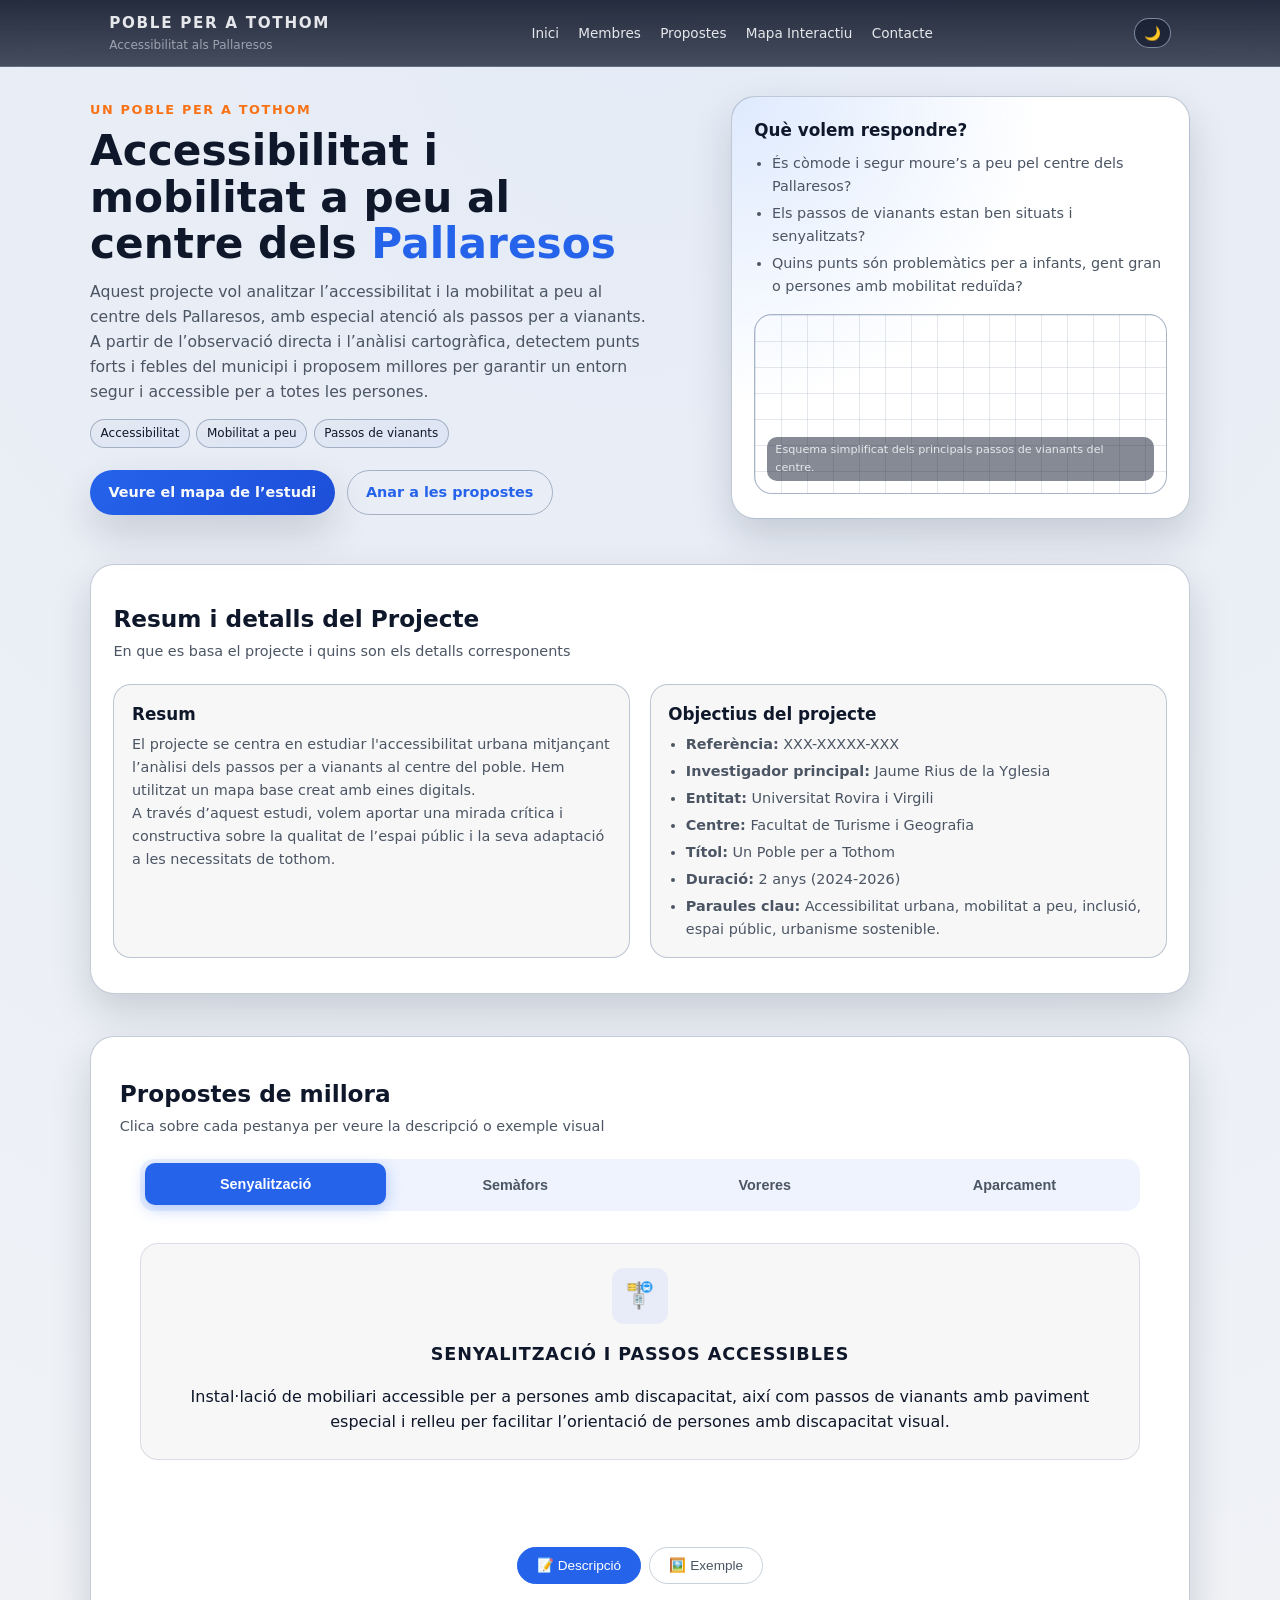
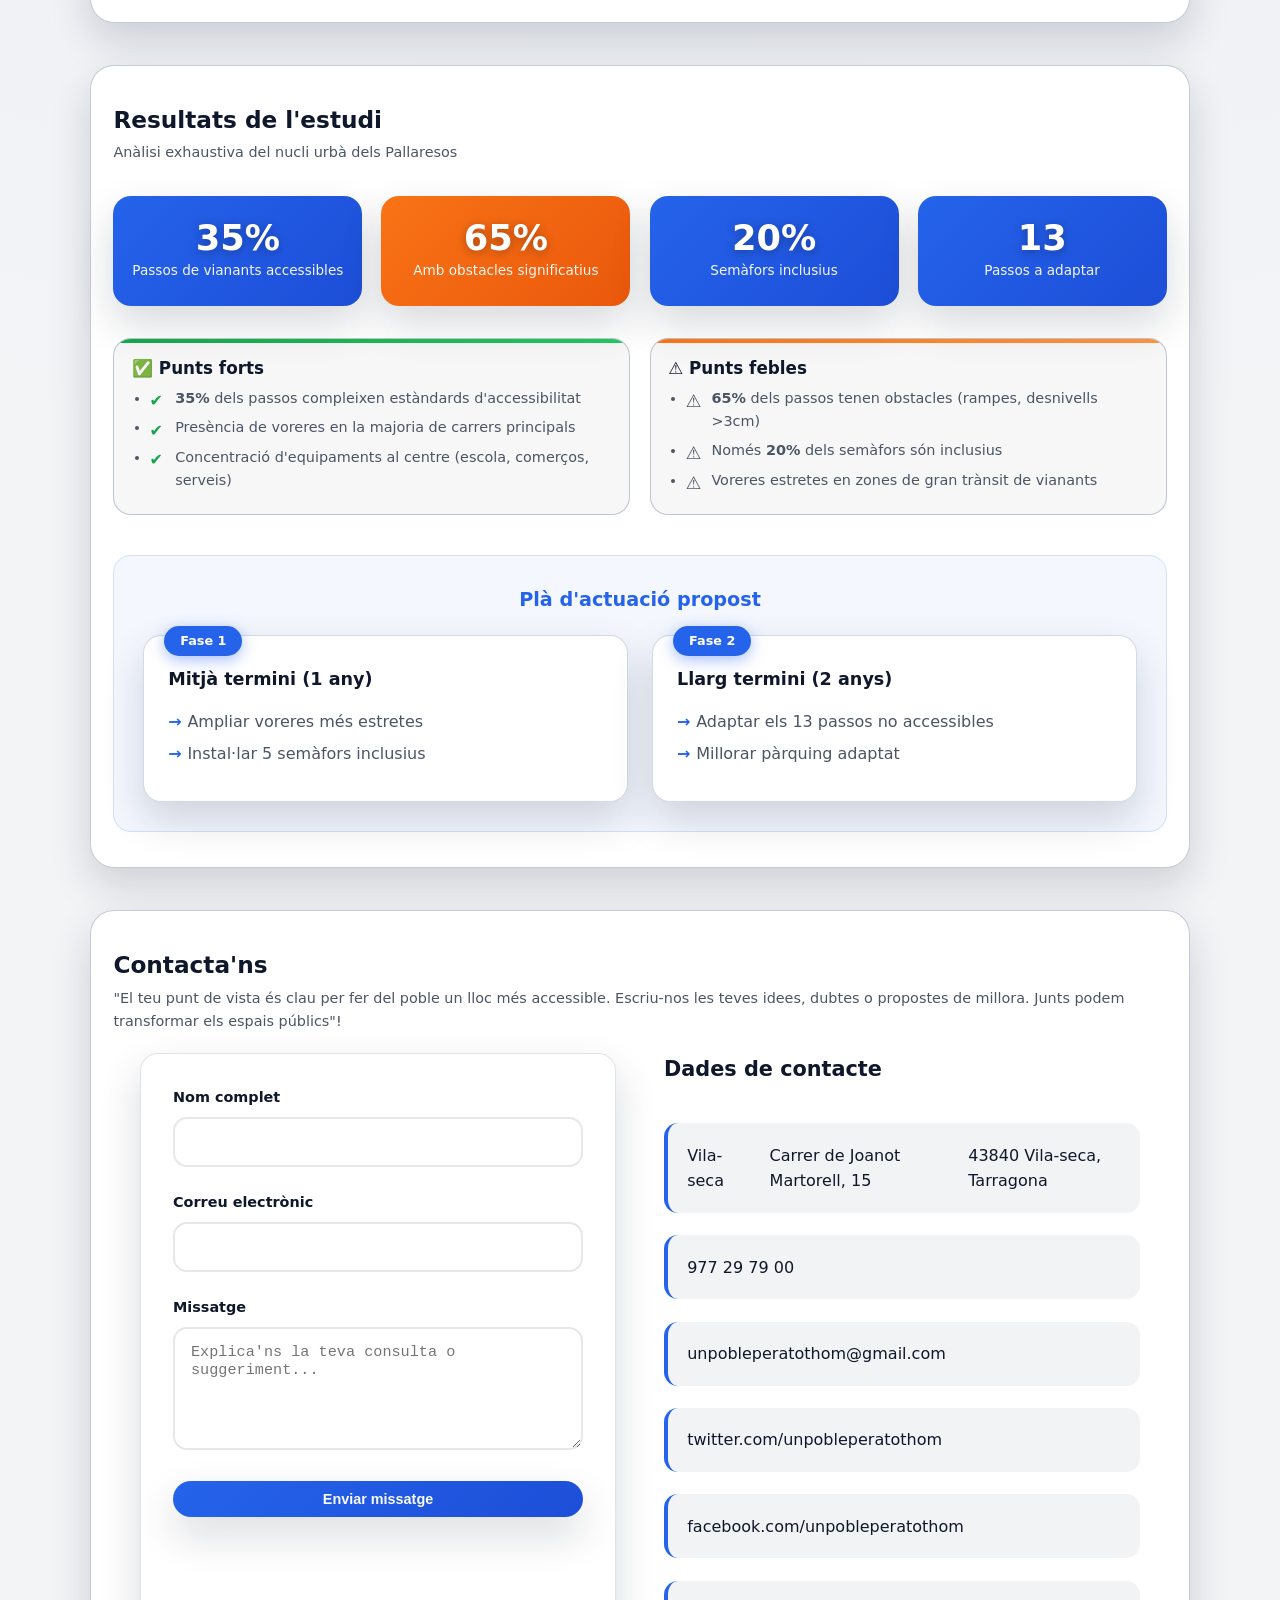
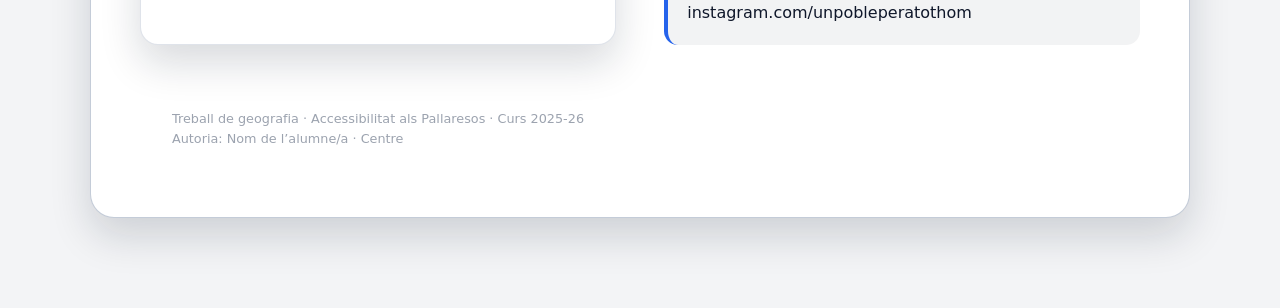
==== index.html @ 543312eb "Primer versio de la web" ====
<!DOCTYPE html>
<html lang="ca">
<head>
  <meta charset="UTF-8">
  <title>Poble per a tothom · Accessibilitat als Pallaresos</title>
  <meta name="viewport" content="width=device-width, initial-scale=1">
  <meta name="description"
        content="Projecte de geografia sobre l’accessibilitat i la mobilitat a peu al centre dels Pallaresos, amb especial atenció als passos de vianants.">
  <link rel="stylesheet" href="estils.css">
</head>
<body>
  <header class="topbar">
    <nav class="navbar">
      <div class="nav-brand">
        <span>Poble per a tothom</span>
        <small>Accessibilitat als Pallaresos</small>
      </div>
      <ul class="nav-links">
        <li><a href="index.html">Inici</a></li>
        <li><a href="membres.html">Membres</a></li>
        <li><a href="#propostes">Propostes</a></li>
        <li><a href="mapa_interactiu.html">Mapa Interactiu</a></li>
        <li><a href="#contacte">Contacte</a></li>
      </ul>
      <button id="themeToggle" class="nav-btn" aria-label="Canvia el tema de color">
        🌙
      </button>
    </nav>
  </header>

  <main>
    <section class="hero" aria-labelledby="titol-principal">
      <div class="hero-text">
        <p class="hero-kicker">Un poble per a tothom</p>
        <h1 id="titol-principal">
          Accessibilitat i mobilitat a peu al centre dels <span>Pallaresos</span>
        </h1>
        <p class="hero-desc">
          Aquest projecte vol analitzar l’accessibilitat i la mobilitat a peu al centre dels
          Pallaresos, amb especial atenció als passos per a vianants. A partir de l’observació
          directa i l’anàlisi cartogràfica, detectem punts forts i febles del municipi i
          proposem millores per garantir un entorn segur i accessible per a totes les persones.
        </p>
        <div class="hero-tags">
          <span class="tag">Accessibilitat</span>
          <span class="tag">Mobilitat a peu</span>
          <span class="tag">Passos de vianants</span>
        </div>
        <div class="hero-cta">
          <a href="#mapa" class="btn btn-primary">Veure el mapa de l’estudi</a>
          <a href="#propostes" class="btn btn-ghost">Anar a les propostes</a>
        </div>
      </div>

      <aside class="hero-card" aria-label="Resum de l’estudi">
        <h2>Què volem respondre?</h2>
        <ul>
          <li>És còmode i segur moure’s a peu pel centre dels Pallaresos?</li>
          <li>Els passos de vianants estan ben situats i senyalitzats?</li>
          <li>Quins punts són problemàtics per a infants, gent gran o persones amb mobilitat reduïda?</li>
        </ul>
        <div class="hero-map">
          
          <p class="hero-map-caption">
            Esquema simplificat dels principals passos de vianants del centre.
          </p>
        </div>
      </aside>
    </section>

    <!-- detallets del proj -->
    <section id="context" class="section">
      <header class="section-header">
        <h2>Resum i detalls del Projecte</h2>
        <p>En que es basa el projecte i quins son els detalls corresponents</p>
      </header>
      <div class="section-grid">
        <article class="card">
          <h3>Resum</h3>
          <p>
            El projecte se centra en estudiar l'accessibilitat urbana mitjançant l’anàlisi dels passos per a vianants al centre del poble. 
            Hem utilitzat un mapa base creat amb eines digitals.
        </p> 
            <p>A través d’aquest estudi, volem aportar una mirada crítica i constructiva sobre la qualitat de l’espai públic i la seva adaptació a les necessitats de tothom.</p>
       
          
        </article>
        <article class="card">
          <h3>Objectius del projecte</h3>
          <ul>
        <li><strong>Referència:</strong> XXX-XXXXX-XXX</li>
        <li><strong>Investigador principal:</strong> Jaume Rius de la Yglesia</li>
        <li><strong>Entitat:</strong> Universitat Rovira i Virgili</li>
        <li><strong>Centre:</strong> Facultat de Turisme i Geografia</li>
        <li><strong>Títol:</strong> Un Poble per a Tothom</li>
        <li><strong>Duració:</strong> 2 anys (2024-2026)</li>
        <li><strong>Paraules clau:</strong> Accessibilitat urbana, mobilitat a peu, inclusió, espai públic, urbanisme sostenible.</li>
          </ul>
        </article>
      </div>
    </section>

    <!-- millores -->
   <section id="propostes" class="section proposals-tabs">
  <header class="section-header">
    <h2>Propostes de millora</h2>
    <p>Clica sobre cada pestanya per veure la descripció o exemple visual</p>
  </header>

  <div class="tabs-container">
    <!-- PESTANYES -->
    <div class="tabs-nav">
      <button class="tab-btn active" data-tab="senyalitzacio">Senyalització</button>
      <button class="tab-btn" data-tab="semafor">Semàfors</button>
      <button class="tab-btn" data-tab="voreres">Voreres</button>
      <button class="tab-btn" data-tab="aparcament">Aparcament</button>
    </div>

    <!-- CONTINGUT PESTANYES -->
    <div class="tabs-content">
      <!-- PESTANYA 1 -->
      <div class="tab-panel active" id="senyalitzacio">
        <div class="tab-view active" data-view="text">
          <div class="proposal-icon"><span>🚏</span></div>
          <h3>SENYALITZACIÓ I PASSOS ACCESSIBLES</h3>
          <p>Instal·lació de mobiliari accessible per a persones amb discapacitat, així com passos de vianants amb paviment especial i relleu per facilitar l’orientació de persones amb discapacitat visual.</p>
        </div>
        <div class="tab-view" data-view="image">
          <img src="img/mv.png" alt="Exemple de pas de vianants accessible">
          <p class="image-caption">Exemple de paviment podotàctil accessible</p>
        </div>
      </div>

      <!-- PESTANYA 2 -->
      <div class="tab-panel" id="semafor">
        <div class="tab-view active" data-view="text">
          <div class="proposal-icon"><span>🚦</span></div>
          <h3>SEMÀFORS INTEL·LIGENTS</h3>
          <p>Instal·lació de semàfors amb sensors de moviment que ampliïn automàticament el temps de pas per a persones grans o amb mobilitat reduïda. Incorporació de senyals audibles amb volum regulable i vibració per facilitar el creuament a persones amb discapacitat auditiva.</p>
        </div>
        <div class="tab-view" data-view="image">
          <img src="img/semafors.png" alt="Semàfor inclusiu amb sensors">
          <p class="image-caption">Semàfor amb sensors de moviment</p>
        </div>
      </div>

      <!-- PESTANYA 3 -->
      <div class="tab-panel" id="voreres">
        <div class="tab-view active" data-view="text">
          <div class="proposal-icon"><span>🚶</span></div>
          <h3>AMPLIACIÓ DE VORERES</h3>
          <p>En alguns trams, les voreres són massa estretes o tenen obstacles. Proposem ampliar-les i eliminar-ne els elements innecessaris per garantir un pas segur i còmode per a tothom, especialment persones amb mobilitat reduïda i infants.</p>
        </div>
        <div class="tab-view" data-view="image">
          <img src="img/vorerapng.png" alt="Vorera ampliada sense obstacles">
          <p class="image-caption">Vorera ampliada i lliure d'obstacles</p>
        </div>
      </div>

      <!-- PESTANYA 4 -->
      <div class="tab-panel" id="aparcament">
        <div class="tab-view active" data-view="text">
          <div class="proposal-icon"><span>P</span></div>
          <h3>APARCAMENTS ADAPTATS</h3>
          <p>Places ampliades per a persones amb discapacitat prop dels equipaments principals.</p>
        </div>
        <div class="tab-view" data-view="image">
          <img src="img/mv aparcament.png" alt="Aparcament adaptat">
          <p class="image-caption">Places d’aparcament ampliades per a vehicles, bicicletes adaptades i patinets elèctrics, amb punts de càrrega i suports estabilitzadors. També es preveu la instal·lació d'il·luminació intel·ligent amb sensors de moviment per millorar la seguretat nocturna, aixi com una opció de reserva via app per garantir accessibilitat prioritària.</p>
        </div>
      </div>
    </div>

    <!-- BOTONS CANVI VISTA -->
    <div class="tab-toggle">
      <button class="toggle-btn active" data-view="text">📝 Descripció</button>
      <button class="toggle-btn" data-view="image">🖼️ Exemple</button>
    </div>
  </div>
</section>
    <!-- resultats i etc -->
<section id="analisi" class="section">
  <header class="section-header">
    <h2>Resultats de l'estudi</h2>
    <p>Anàlisi exhaustiva del nucli urbà dels Pallaresos</p>
  </header>

  <div class="stats-grid">
    <div class="stat-card">
      <div class="stat-number">35%</div>
      <p>Passos de vianants accessibles</p>
    </div>
    <div class="stat-card warn">
      <div class="stat-number">65%</div>
      <p>Amb obstacles significatius</p>
    </div>
    <div class="stat-card">
      <div class="stat-number">20%</div>
      <p>Semàfors inclusius</p>
    </div>
    <div class="stat-card">
      <div class="stat-number">13</div>
      <p>Passos a adaptar</p>
    </div>
  </div>

  <div class="section-grid">
    <!-- forts -->
    <article class="card highlight">
      <h3>✅ Punts forts</h3>
      <ul class="check-list">
        <li><strong>35%</strong> dels passos compleixen estàndards d'accessibilitat</li>
        <li>Presència de voreres en la majoria de carrers principals</li>
        <li>Concentració d'equipaments al centre (escola, comerços, serveis)</li>
      </ul>
    </article>

    <!-- febl -->
    <article class="card warn highlight">
      <h3>⚠️ Punts febles</h3>
      <ul class="warn-list">
        <li><strong>65%</strong> dels passos tenen obstacles (rampes, desnivells >3cm)</li>
        <li>Només <strong>20%</strong> dels semàfors són inclusius</li>
        <li>Voreres estretes en zones de gran trànsit de vianants</li>
      </ul>
    </article>
  </div>

  <div class="proposal-phases">
    <h3>Plà d'actuació propost</h3>
    <div class="phase-grid">
      <div class="phase-card">
        <div class="phase-badge">Fase 1</div>
        <h4>Mitjà termini (1 any)</h4>
        <ul>
          <li>Ampliar voreres més estretes</li>
          <li>Instal·lar 5 semàfors inclusius</li>
        </ul>
      </div>
      <div class="phase-card">
        <div class="phase-badge">Fase 2</div>
        <h4>Llarg termini (2 anys)</h4>
        <ul>
          <li>Adaptar els 13 passos no accessibles</li>
          <li>Millorar pàrquing adaptat</li>
        </ul>
      </div>
    </div>
  </div>
</section>
</section>
<section id="contacte" class="section">
  <header class="section-header">
    <h2>Contacta'ns</h2>
    <p>"El teu punt de vista és clau per fer del poble un lloc més accessible. Escriu-nos les teves idees, dubtes o propostes de millora. Junts podem transformar els espais públics"!</p>
  </header>      
 <div class="contact-container">
    <!-- form-->
    <form class="contact-form" id="contactForm">
      <div class="form-group">
        <label for="nom">Nom complet</label>
        <input type="text" id="nom" name="nom" required>
      </div>
      
      <div class="form-group">
        <label for="email">Correu electrònic</label>
        <input type="email" id="email" name="email" required>
      </div>
      
      <div class="form-group">
        <label for="missatge">Missatge</label>
        <textarea id="missatge" name="missatge" rows="5" required 
          placeholder="Explica'ns la teva consulta o suggeriment..."></textarea>
      </div>
      
      <button type="submit" class="btn btn-primary full-width">
        Enviar missatge
      </button>
    </form>

      <!-- dades -->
<div class="contact-info">
  <h3>Dades de contacte</h3>
    <ul class="contact-list">
    <li class="contact-item icon solid fa-home">
      Vila-seca<br />
      Carrer de Joanot Martorell, 15<br />
      43840 Vila-seca, Tarragona
    </li>
    <li class="contact-item icon solid fa-phone">977 29 79 00</li>
    <li class="contact-item icon solid fa-envelope">
      <a href="mailto:unpobleperatothom@gmail.com">unpobleperatothom@gmail.com</a>
    </li>
    <li class="contact-item icon brands fa-twitter">
      <a href="https://twitter.com/unpobleperatothom" target="_blank">twitter.com/unpobleperatothom</a>
    </li>
    <li class="contact-item icon brands fa-facebook-f">
      <a href="https://facebook.com/unpobleperatothom" target="_blank">facebook.com/unpobleperatothom</a>
    </li>
    <li class="contact-item icon brands fa-instagram"data-hover-img="img/insta.jpg">
      <a href="https://instagram.com/unpobleperatothom" target="_blank">instagram.com/unpobleperatothom</a>
    </li>
  </ul>
</div>

  <footer class="footer">
    <p>Treball de geografia · Accessibilitat als Pallaresos · Curs 2025‑26</p>
    <p>Autoria: Nom de l’alumne/a · Centre</p>
  </footer>

  <script src="script.js"></script>
</body>
</html>
---- estils.css ----
/* ---------- RESET ---------- */
*,
*::before,
*::after {
  box-sizing: border-box;
  margin: 0;
  padding: 0;
}

html {
  scroll-behavior: smooth;
}

body {
  font-family: system-ui, -apple-system, BlinkMacSystemFont, "Segoe UI", sans-serif;
  line-height: 1.6;
  color: var(--text-main);
  background: radial-gradient(circle at top, rgba(59, 130, 246, 0.08), transparent 60%),
              var(--bg-main);
}

/* ---------- VARIABLES DE TEMA ---------- */
:root {
  --bg-main: #f3f4f6;
  --bg-card: #ffffff;
  --bg-alt: #e5e7eb;

  --text-main: #0f172a;
  --text-soft: #4b5563;

  --primary: #2563eb;
  --primary-soft: rgba(37, 99, 235, 0.08);
  --accent: #f97316;

  --border-soft: #e5e7eb;
  --shadow-soft: 0 18px 40px rgba(15, 23, 42, 0.16);

  --radius-lg: 18px;
  --radius-md: 14px;
  --radius-pill: 999px;
  /* Colores reutilizables para evitar repeticiones */
  --muted: rgba(148, 163, 184, 0.6);
  --muted-strong: rgba(148, 163, 184, 0.8);
  --muted-soft: rgba(148, 163, 184, 0.55);
}

/* mood dark pel js*/
body.dark {
  --bg-main: #020617;
  --bg-card: #020617;
  --bg-alt: #020617;

  --text-main: #e5e7eb;
  --text-soft: #9ca3af;

  --primary: #3b82f6;
  --primary-soft: rgba(59, 130, 246, 0.2);
  --accent: #fb923c;

  --border-soft: #1e293b;
  --shadow-soft: 0 20px 45px rgba(15, 23, 42, 0.8);
}

/* merged into the main body rule above */

/*navegador*/
.topbar {
  position: sticky;
  top: 0;
  z-index: 40;
  backdrop-filter: blur(14px);
  background: linear-gradient(
    to bottom,
    rgba(15, 23, 42, 0.9),
    rgba(15, 23, 42, 0.75)
  );
  border-bottom: 1px solid var(--muted-soft);
}

.navbar {
  max-width: 1100px;
  margin: 0 auto;
  padding: 0.7rem 1.2rem;
  display: flex;
  align-items: center;
  justify-content: space-between;
  gap: 1rem;
  color: #e5e7eb;
}

.nav-brand {
  display: flex;
  flex-direction: column;
}

.nav-brand span {
  font-size: 0.95rem;
  text-transform: uppercase;
  letter-spacing: 0.11em;
  font-weight: 700;
}

.nav-brand small {
  font-size: 0.75rem;
  color: #9ca3af;
}

.nav-links {
  list-style: none;
  display: flex;
  gap: 1.2rem;
}

.nav-links a {
  font-size: 0.85rem;
  text-decoration: none;
  color: #e5e7eb;
  padding-bottom: 0.15rem;
  border-bottom: 2px solid transparent;
  transition: border-color 0.15s ease, color 0.15s ease;
}

.nav-links a:hover,
.nav-links a:focus {
  color: #ffffff;
  border-color: var(--accent);
}

.nav-btn {
  border-radius: 999px;
  border: 1px solid var(--muted-strong);
  background: rgba(15, 23, 42, 0.6);
  color: #e5e7eb;
  padding: 0.4rem 0.55rem;
  font-size: 0.85rem;
  cursor: pointer;
  display: inline-flex;
  align-items: center;
  justify-content: center;
}

/* context i tal*/
main {
  padding: 1.8rem 1.2rem 3rem;
}

.hero {
  max-width: 1100px;
  margin: 0 auto 2.8rem;
  display: grid;
  grid-template-columns: minmax(0, 2.1fr) minmax(0, 1.6fr);
  gap: 2.4rem;
  align-items: center;
}

.hero-text {
  max-width: 560px;
}

.hero-kicker {
  font-size: 0.8rem;
  text-transform: uppercase;
  letter-spacing: 0.13em;
  color: var(--accent);
  font-weight: 600;
  margin-bottom: 0.5rem;
}

.hero-text h1 {
  font-size: clamp(2rem, 3.3vw, 2.7rem);
  line-height: 1.1;
  margin-bottom: 0.7rem;
}

.hero-text h1 span {
  color: var(--primary);
}

.hero-desc {
  font-size: 0.98rem;
  color: var(--text-soft);
}

.hero-tags {
  margin-top: 0.9rem;
  display: flex;
  flex-wrap: wrap;
  gap: 0.4rem;
}

.tag {
  font-size: 0.75rem;
  padding: 0.25rem 0.6rem;
  border-radius: var(--radius-pill);
  border: 1px solid var(--muted-strong);
  background: linear-gradient(
    to bottom right,
    rgba(15, 23, 42, 0.02),
    rgba(37, 99, 235, 0.06)
  );
}

.hero-cta {
  margin-top: 1.4rem;
  display: flex;
  flex-wrap: wrap;
  gap: 0.75rem;
}

.btn {
  display: inline-flex;
  align-items: center;
  justify-content: center;
  border-radius: var(--radius-pill);
  font-size: 0.9rem;
  font-weight: 600;
  padding: 0.6rem 1.15rem;
  border: none;
  cursor: pointer;
  text-decoration: none;
  transition: transform 0.12s ease, box-shadow 0.12s ease, background 0.15s ease;
}

.btn-primary {
  background: linear-gradient(135deg, #2563eb, #1d4ed8);
  color: #f9fafb;
  box-shadow: var(--shadow-soft);
}

.btn-primary:hover {
  transform: translateY(-1px);
  box-shadow: 0 22px 50px rgba(15, 23, 42, 0.6);
}

.btn-ghost {
  background: transparent;
  color: var(--primary);
  border: 1px solid var(--muted-strong);
}

.btn-ghost:hover {
  background: rgba(15, 23, 42, 0.05);
}

/* Targeta lateral */
.hero-card {
  background: radial-gradient(circle at top left, rgba(59, 130, 246, 0.17), transparent 50%),
              var(--bg-card);
  border-radius: 24px;
  padding: 1.3rem 1.4rem 1.5rem;
  box-shadow: var(--shadow-soft);
  border: 1px solid var(--muted);
}

.hero-card h2 {
  font-size: 1.05rem;
  margin-bottom: 0.45rem;
}

.hero-card ul {
  list-style: disc;
  padding-left: 1.1rem;
  font-size: 0.9rem;
  color: var(--text-soft);
}

.hero-card li + li {
  margin-top: 0.25rem;
}

/* pseudo-mapa */
.hero-map {
  margin-top: 1rem;
  border-radius: 18px;
  border: 1px solid var(--muted-strong);
  background-image:
    linear-gradient(to right, rgba(148, 163, 184, 0.25) 1px, transparent 1px),
    linear-gradient(to bottom, rgba(148, 163, 184, 0.25) 1px, transparent 1px);
  background-size: 26px 26px;
  min-height: 180px;
  position: relative;
  overflow: hidden;
}

/* “passos de vianants” */
.crosswalk {
  position: absolute;
  width: 80px;
  height: 18px;
  background: repeating-linear-gradient(
    to right,
    #f9fafb,
    #f9fafb 6px,
    #d1d5db 6px,
    #d1d5db 10px
  );
  border-radius: var(--radius-pill);
  box-shadow: 0 2px 10px rgba(15, 23, 42, 0.35);
}

.crosswalk-one {
  top: 22%;
  left: 15%;
}

.crosswalk-two {
  top: 60%;
  right: 18%;
  transform: rotate(90deg);
}

.crosswalk-three {
  bottom: 15%;
  left: 45%;
  transform: rotate(25deg);
}

.hero-map-caption {
  position: absolute;
  inset-inline: 0.75rem;
  bottom: 0.75rem;
  font-size: 0.7rem;
  color: var(--text-soft);
  background: rgba(15, 23, 42, 0.5);
  color: #e5e7eb;
  padding: 0.25rem 0.5rem;
  border-radius: 10px;
}

/* ---------- SECCIONS GENERALS ---------- */
.section {
  max-width: 1100px;
  margin: 0 auto 2.6rem;
  padding: 2.2rem 1.4rem;
  border-radius: 24px;
  background: var(--bg-card);
  box-shadow: var(--shadow-soft);
  border: 1px solid var(--muted-soft);
}

.section.alt {
  background: radial-gradient(circle at top right, rgba(37, 99, 235, 0.1), transparent 60%),
              var(--bg-card);
}

.section-header {
  margin-bottom: 1.3rem;
}

.section-header h2 {
  font-size: 1.45rem;
  margin-bottom: 0.2rem;
}

.section-header p {
  font-size: 0.9rem;
  color: var(--text-soft);
}

.section-grid {
  display: grid;
  grid-template-columns: repeat(auto-fit, minmax(240px, 1fr));
  gap: 1.2rem;
}

/* ---------- CARDS ---------- */
.card {
  background: rgba(15, 23, 42, 0.03);
  border-radius: var(--radius-lg);
  padding: 1rem 1.1rem;
  border: 1px solid var(--muted);
}

.card h3 {
  font-size: 1.05rem;
  margin-bottom: 0.3rem;
}

.card p,
.card li {
  font-size: 0.9rem;
  color: var(--text-soft);
}

.card ul {
  list-style: disc;
  padding-left: 1.1rem;
}

.card li + li {
  margin-top: 0.25rem;
}

/*tarjas proposta*/

.proposals {
  background: var(--bg-card);
  border-radius: 24px;
  padding: 2.4rem 1.8rem;
  color: var(--text-main);
  border: 1px solid var(--muted-soft);
  box-shadow: var(--shadow-soft);
}

.proposals .section-header h2 {
  color: var(--text-main);
}

.proposals .section-header p {
  color: var(--text-soft);
}

/* 2x2: sempre dues columnes en pantalles grans */
.proposal-grid {
  margin-top: 1.6rem;
  display: grid;
  grid-template-columns: repeat(2, minmax(0, 1fr));
  gap: 1.4rem;
}

.proposal-card {
  background: rgba(15, 23, 42, 0.03);
  border-radius: var(--radius-lg);
  padding: 1.6rem 1.5rem;
  border: 1px solid var(--muted);
  box-shadow: var(--shadow-soft);
  display: flex;
  flex-direction: column;
  gap: 0.9rem;
}

body.dark .proposal-card {
  background: #020617;
  border-color: #1e293b;
}

.proposal-icon {
  width: 44px;
  height: 44px;
  border-radius: 12px;
  background: var(--primary-soft);
  display: flex;
  align-items: center;
  justify-content: center;
  color: var(--primary);
  font-size: 1.4rem;
}

.proposal-icon span {
  display: inline-block;
}

.proposal-card h3 {
  font-size: 0.9rem;
  letter-spacing: 0.09em;
  text-transform: uppercase;
  color: var(--text-main);
}

.proposal-card p {
  font-size: 0.9rem;
  line-height: 1.7;
  color: var(--text-soft);
}

@media (max-width: 720px) {
  .proposal-grid {
    grid-template-columns: 1fr;
  }
}

/*membres (amb efecte)*/
.team.expand-hover {
  background: var(--bg-card);
  border-radius: 24px;
  padding: 2.4rem 1.8rem;
  box-shadow: var(--shadow-soft);
  border: 1px solid rgba(148, 163, 184, 0.55);
  overflow: hidden;
}

.team-grid {
  margin-top: 1.6rem;
  display: grid;
  grid-template-columns: repeat(2, minmax(0, 1fr));
  gap: 1.8rem;
  perspective: 1000px;
}

.team-card {
  background: rgba(15, 23, 42, 0.03);
  border-radius: var(--radius-lg);
  padding: 1.8rem 1.5rem;
  border: 2px solid transparent;
  box-shadow: var(--shadow-soft);
  display: flex;
  flex-direction: column;
  align-items: center;
  text-align: center;
  gap: 1rem;
  transition: all 0.4s cubic-bezier(0.25, 0.46, 0.45, 0.94);
  transform: translateY(0) scale(1);
  position: relative;
  z-index: 1;
}

.team-card:hover {
  transform: translateY(-20px) scale(1.05);
  border-color: var(--primary);
  box-shadow: 0 30px 60px rgba(37, 99, 235, 0.25);
  z-index: 10;
  background: rgba(255, 255, 255, 0.95);
}

body.dark .team-card:hover {
  background: rgba(15, 23, 42, 0.95);
}

/* FOTO CENTRAL GRAN */
.team-photo {
  width: 90px;
  height: 90px;
  border-radius: 999px;
  overflow: hidden;
  border: 3px solid var(--primary-soft);
  transition: all 0.4s ease;
  margin: 0 auto;
}

.team-card:hover .team-photo {
  width: 110px;
  height: 110px;
  border-width: 4px;
  border-color: var(--primary);
  box-shadow: 0 10px 30px rgba(37, 99, 235, 0.4);
}

.team-photo img {
  width: 100%;
  height: 100%;
  object-fit: cover;
  display: block;
  transition: transform 0.4s ease;
}

.team-card:hover .team-photo img {
  transform: scale(1.1);
}

/* TEXT */
.team-card h3 {
  font-size: 1.1rem;
  font-weight: 700;
  color: var(--text-main);
  margin: 0.5rem 0 0.2rem;
  transition: color 0.3s ease;
}

.team-card:hover h3 {
  color: var(--primary);
}

.team-role {
  font-size: 0.85rem;
  text-transform: uppercase;
  letter-spacing: 0.1em;
  color: var(--primary);
  font-weight: 600;
  margin-bottom: 0.8rem;
}

.team-desc {
  font-size: 0.9rem;
  color: var(--text-soft);
  line-height: 1.6;
  opacity: 0.9;
  transition: opacity 0.3s ease;
}

.team-card:hover .team-desc {
  opacity: 1;
}

.team-card:not(:hover) {
  transition: transform 0.3s ease;
}

.team-grid:hover .team-card:not(:hover) {
  transform: scale(0.97);
}

body.dark .team-card {
  background: rgba(31, 41, 55, 0.6);
  border-color: rgba(59, 130, 246, 0.3);
}

body.dark .team-card:hover {
  background: rgba(15, 23, 42, 0.95);
  border-color: var(--primary);
}

/* RESPONSIVE */
@media (max-width: 720px) {
  .team-grid {
    grid-template-columns: 1fr;
    gap: 1.4rem;
  }
  
  .team-card:hover {
    transform: translateY(-10px) scale(1.02);
  }
}

/* map interactiu (a la espera de júli x fer-ho)*/
.map-wrapper {
  display: grid;
  grid-template-columns: minmax(0, 3fr) minmax(0, 1.2fr);
  gap: 1.2rem;
  align-items: flex-start;
}

.map-img {
  width: 100%;
  max-height: 420px;
  object-fit: cover;
  border-radius: var(--radius-lg);
  border: 1px solid var(--muted-strong);
}

.map-legend {
  background: rgba(15, 23, 42, 0.03);
  border-radius: var(--radius-md);
  padding: 0.9rem 1rem;
  border: 1px solid var(--muted);
  font-size: 0.9rem;
}

.map-legend h3 {
  margin-bottom: 0.35rem;
}

.map-legend ul {
  list-style: none;
}

.map-legend li + li {
  margin-top: 0.25rem;
}

.dot {
  display: inline-block;
  width: 10px;
  height: 10px;
  border-radius: 999px;
  margin-right: 0.4rem;
}

.dot-green {
  background: #22c55e;
}

.dot-yellow {
  background: #eab308;
}

.dot-red {
  background: #ef4444;
}

/*resultats+porcentatges+punts febles/forts*/
.stats-grid {
  display: grid;
  grid-template-columns: repeat(auto-fit, minmax(140px, 1fr));
  gap: 1.2rem;
  margin: 2rem 0;
}

.stat-card {
  background: linear-gradient(135deg, var(--primary), #1d4ed8);
  color: white;
  padding: 1.5rem 1rem;
  border-radius: var(--radius-lg);
  text-align: center;
  box-shadow: var(--shadow-soft);
}

.stat-card.warn {
  background: linear-gradient(135deg, #f97316, #ea580c);
}

.stat-number {
  font-size: 2.2rem;
  font-weight: 800;
  line-height: 1;
  margin-bottom: 0.3rem;
  text-shadow: 0 2px 10px rgba(0,0,0,0.3);
}

.stat-card p {
  font-size: 0.85rem;
  margin: 0;
  opacity: 0.95;
}

/*punts febles/forts*/
.card.highlight {
  position: relative;
  overflow: hidden;
}

.card.highlight::before {
  content: '';
  position: absolute;
  top: 0;
  left: 0;
  right: 0;
  height: 4px;
}

.card.highlight:first-child::before {
  background: linear-gradient(90deg, #16a34a, #22c55e);
}

.card.warn.highlight::before {
  background: linear-gradient(90deg, #f97316, #fb923c);
}

.check-list li, .warn-list li {
  position: relative;
  padding-left: 1.6rem;
  margin-bottom: 0.4rem;
  font-weight: 500;
}

.check-list li::before {
  content: "✔";
  position: absolute;
  left: 0;
  top: 0.1rem;
  color: #16a34a;
  font-weight: bold;
  font-size: 1rem;
}

.warn-list li::before {
  content: "⚠️";
  position: absolute;
  left: 0;
  top: 0;
  font-size: 1.1rem;
}

/* PLANES D'ACTUACIÓ */
.proposal-phases {
  margin-top: 2.5rem;
  padding: 1.8rem;
  background: rgba(37, 99, 235, 0.05);
  border-radius: var(--radius-lg);
  border: 1px solid rgba(37, 99, 235, 0.15);
}

.proposal-phases h3 {
  font-size: 1.2rem;
  margin-bottom: 1.2rem;
  color: var(--primary);
  text-align: center;
}

.phase-grid {
  display: grid;
  grid-template-columns: repeat(auto-fit, minmax(250px, 1fr));
  gap: 1.5rem;
}

.phase-card {
  background: var(--bg-card);
  padding: 1.8rem 1.5rem;
  border-radius: var(--radius-lg);
  box-shadow: var(--shadow-soft);
  position: relative;
  border: 1px solid rgba(148, 163, 184, 0.4);
}

.phase-badge {
  position: absolute;
  top: -10px;
  left: 20px;
  background: var(--primary);
  color: white;
  padding: 0.3rem 1rem;
  border-radius: 999px;
  font-size: 0.8rem;
  font-weight: 600;
  box-shadow: 0 4px 15px rgba(37, 99, 235, 0.4);
}

.phase-card h4 {
  font-size: 1.1rem;
  margin: 0 0 1rem 0;
  color: var(--text-main);
}

.phase-card ul {
  list-style: none;
  padding: 0;
}

.phase-card li {
  padding-left: 1.2rem;
  margin-bottom: 0.4rem;
  position: relative;
  color: var(--text-soft);
}

.phase-card li::before {
  content: "→";
  position: absolute;
  left: 0;
  color: var(--primary);
  font-weight: bold;
}

/* contacte*/
.contact {
  background: linear-gradient(135deg, var(--primary-soft), rgba(37, 99, 235, 0.04));
}

.contact-container {
  display: grid;
  grid-template-columns: 1fr 1fr;
  gap: 3rem;
  max-width: 1000px;
  margin: 0 auto;
}

.contact-form {
  background: var(--bg-card);
  padding: 2rem;
  border-radius: var(--radius-lg);
  box-shadow: var(--shadow-soft);
  border: 1px solid rgba(148, 163, 184, 0.3);
}

.form-group {
  margin-bottom: 1.5rem;
}

.form-group label {
  display: block;
  font-weight: 600;
  color: var(--text-main);
  margin-bottom: 0.5rem;
  font-size: 0.9rem;
}

.form-group input,
.form-group textarea {
  width: 100%;
  padding: 0.9rem 1rem;
  border: 2px solid var(--border-soft);
  border-radius: var(--radius-md);
  font-size: 0.95rem;
  transition: border-color 0.2s ease, box-shadow 0.2s ease;
  background: var(--bg-card);
  color: var(--text-main);
}

.form-group input:focus,
.form-group textarea:focus {
  outline: none;
  border-color: var(--primary);
  box-shadow: 0 0 0 3px rgba(37, 99, 235, 0.1);
}

.btn.full-width {
  width: 100%;
  justify-content: center;
}

.contact-info {
  display: flex;
  flex-direction: column;
  gap: 1.8rem;
}

.contact-info h3 {
  font-size: 1.3rem;
  color: var(--text-main);
  margin-bottom: 0.5rem;
}

.contact-item {
  display: flex;
  gap: 1rem;
  align-items: flex-start;
}

.contact-icon {
  font-size: 1.4rem;
  width: 40px;
  height: 40px;
  display: flex;
  align-items: center;
  justify-content: center;
  border-radius: 999px;
  background: var(--primary-soft);
  color: var(--primary);
  flex-shrink: 0;
  margin-top: 0.2rem;
}

.contact-item h4 {
  font-size: 0.95rem;
  font-weight: 600;
  color: var(--text-main);
  margin: 0 0 0.3rem 0;
}

.contact-item p {
  margin: 0;
  color: var(--text-soft);
  font-size: 0.9rem;
}

.contact-item a {
  color: var(--primary);
  text-decoration: none;
}

.contact-item a:hover {
  text-decoration: underline;
}

.social-links {
  margin-top: 1rem;
}

.social-links h4 {
  font-size: 1rem;
  margin-bottom: 1rem;
  color: var(--text-main);
}

.social-grid {
  display: flex;
  gap: 1rem;
}

.social-link {
  width: 48px;
  height: 48px;
  border-radius: 999px;
  display: flex;
  align-items: center;
  justify-content: center;
  color: var(--text-main);
  text-decoration: none;
  box-shadow: var(--shadow-soft);
  transition: all 0.2s ease;
}

.social-link svg {
  width: 22px;
  height: 22px;
}

.social-link:hover {
  transform: translateY(-3px);
  color: white;
}

.social-link.twitter:hover { background: #1da1f2; }
.social-link.facebook:hover { background: #1877f2; }
.social-link.instagram:hover { background: linear-gradient(45deg, #f09433, #e6683c, #dc2743); }
 
/*info a part*/
.contact-list {
  list-style: none;
  padding: 0;
  margin: 0;
  display: flex;
  flex-direction: column;
  gap: 1.4rem;
}

.contact-item {
  display: flex;
  align-items: flex-start;
  gap: 1rem;
  padding: 1.2rem;
  background: rgba(15, 23, 42, 0.05);
  border-radius: var(--radius-md);
  border-left: 4px solid var(--primary);
  transition: all 0.2s ease;
  position: relative;
  overflow: hidden;
}

.contact-item::before {
  content: '';
  position: absolute;
  top: 0;
  left: 0;
  right: 0;
  height: 100%;
  background: linear-gradient(90deg, transparent, rgba(37, 99, 235, 0.05), transparent);
  opacity: 0;
  transition: opacity 0.3s ease;
}

.contact-item:hover::before {
  opacity: 1;
}

.contact-item:hover {
  transform: translateX(8px);
  box-shadow: var(--shadow-soft);
  border-left-width: 6px;
  background: rgba(37, 99, 235, 0.08);
}

/* ICONES FONT AWESOME */
.contact-item[class*="fa-"]::before {
  font-family: "Font Awesome 6 Free";
  font-weight: 900;
  font-size: 1.3rem;
  color: var(--primary);
  width: 32px;
  height: 32px;
  display: flex;
  align-items: center;
  justify-content: center;
  flex-shrink: 0;
  margin-top: 0.1rem;
}

.contact-item.icon.solid.fa-home::before { content: "\f015"; }
.contact-item.icon.solid.fa-phone::before { content: "\f095"; }
.contact-item.icon.solid.fa-envelope::before { content: "\f0e0"; }
.contact-item.icon.brands.fa-twitter::before { content: "\f099"; font-weight: 400; }
.contact-item.icon.brands.fa-facebook-f::before { content: "\f39e"; font-weight: 400; }
.contact-item.icon.brands.fa-instagram::before { content: "\f16d"; font-weight: 400; }

/* TEXT */
.contact-item a {
  color: var(--text-main);
  text-decoration: none;
  font-weight: 500;
  transition: color 0.2s ease;
}

.contact-item a:hover {
  color: var(--primary);
}

.contact-item p,
.contact-item span {
  margin: 0;
  color: var(--text-soft);
  font-size: 0.95rem;
  line-height: 1.5;
}

/* ADREÇA MULTILÍNEA */
.contact-item.icon.solid.fa-home {
  align-items: flex-start;
}

.contact-item.icon.solid.fa-home br {
  display: block;
  content: "";
  margin: 0.2rem 0;
}

/* MODE FOSC */
body.dark .contact-item {
  background: rgba(31, 41, 55, 0.8);
  border-left-color: var(--primary);
}

body.dark .contact-item:hover {
  background: rgba(37, 99, 235, 0.15);
}

/* RESPONSIVE */
@media (max-width: 720px) {
  .contact-item {
    padding: 1rem;
    gap: 0.8rem;
  }
  
  .contact-item[class*="fa-"]::before {
    font-size: 1.1rem;
    width: 28px;
    height: 28px;
  }
}

/* RESPONSIVE */
@media (max-width: 900px) {
  .contact-container {
    grid-template-columns: 1fr;
    gap: 2rem;
  }
  
  .contact-form {
    order: 2;
  }
  
  .contact-info {
    order: 1;
  }
}

@media (max-width: 720px) {
  .social-grid {
    justify-content: center;
  }
}


/* RESPONSIVE */
@media (max-width: 720px) {
  .stats-grid {
    grid-template-columns: repeat(2, 1fr);
  }
  
  .stat-number {
    font-size: 1.8rem;
  }
}

/* ---------- FOOTER ---------- */
.footer {
  max-width: 1100px;
  margin: 0 auto 2rem;
  padding: 1rem 1.2rem 0;
  font-size: 0.8rem;
  color: #9ca3af;
}

/* ---------- RESPONSIVE ---------- */
@media (max-width: 900px) {
  .hero {
    grid-template-columns: minmax(0, 1fr);
  }

  .hero-card {
    order: -1;
  }

  .map-wrapper {
    grid-template-columns: minmax(0, 1fr);
  }
}

@media (max-width: 720px) {
  .navbar {
    flex-wrap: wrap;
  }

  .nav-links {
    display: none;
  }

  main {
    padding-inline: 0.9rem;
  }

  .section {
    padding-inline: 1rem;
  }
}
/* ---------- PESTANYES PROPOSTES ---------- */
.proposals-tabs {
  background: var(--bg-card);
  border-radius: 24px;
  padding: 2.4rem 1.8rem;
  box-shadow: var(--shadow-soft);
  border: 1px solid rgba(148, 163, 184, 0.55);
}

.tabs-container {
  max-width: 1000px;
  margin: 0 auto;
}

/* NAVEGACIÓ PESTANYES */
.tabs-nav {
  display: flex;
  gap: 0.5rem;
  margin-bottom: 2rem;
  border-radius: var(--radius-md);
  background: rgba(37, 99, 235, 0.08);
  padding: 0.3rem;
  flex-wrap: wrap;
}

.tab-btn {
  flex: 1;
  min-width: 140px;
  padding: 0.8rem 1rem;
  border: none;
  background: transparent;
  color: var(--text-soft);
  font-weight: 600;
  font-size: 0.9rem;
  border-radius: 10px;
  cursor: pointer;
  transition: all 0.2s ease;
}

.tab-btn.active,
.tab-btn:hover {
  background: var(--primary);
  color: white;
  box-shadow: 0 4px 15px rgba(37, 99, 235, 0.3);
  transform: translateY(-1px);
}

/* CONTINGUT */
.tabs-content {
  min-height: 280px;
}

.tab-panel {
  display: none;
}

.tab-panel.active {
  display: block;
  animation: fadeIn 0.3s ease;
}

@keyframes fadeIn {
  from { opacity: 0; transform: translateY(10px); }
  to { opacity: 1; transform: translateY(0); }
}

.tab-view {
  display: none;
  padding: 1.5rem;
  background: rgba(15, 23, 42, 0.03);
  border-radius: var(--radius-lg);
  border: 1px solid rgba(148, 163, 184, 0.3);
}

.tab-view.active {
  display: block;
}

/* VISTA TEXT */
.tab-view[data-view="text"] {
  display: flex;
  flex-direction: column;
  align-items: center;
  text-align: center;
  gap: 1rem;
}

.tab-view[data-view="text"] .proposal-icon {
  width: 56px;
  height: 56px;
  font-size: 1.6rem;
}

.tab-view[data-view="text"] h3 {
  font-size: 1.1rem;
  letter-spacing: 0.05em;
  text-transform: uppercase;
}

/* VISTA IMATGE */
.tab-view[data-view="image"] img {
  width: 100%;
  height: 220px;
  object-fit: cover;
  border-radius: 16px;
  box-shadow: var(--shadow-soft);
}

.image-caption {
  margin-top: 0.8rem;
  font-size: 0.85rem;
  color: var(--text-soft);
  font-style: italic;
  text-align: center;
}

/* BOTONS CANVI VISTA */
.tab-toggle {
  display: flex;
  gap: 0.5rem;
  margin-top: 1.5rem;
  justify-content: center;
}

.toggle-btn {
  padding: 0.6rem 1.2rem;
  border: 1px solid rgba(148, 163, 184, 0.5);
  background: transparent;
  color: var(--text-soft);
  border-radius: var(--radius-pill);
  cursor: pointer;
  font-size: 0.85rem;
  transition: all 0.2s ease;
}

.toggle-btn.active,
.toggle-btn:hover {
  background: var(--primary);
  color: white;
  border-color: var(--primary);
}

/* RESPONSIVE */
@media (max-width: 768px) {
  .tabs-nav {
    flex-direction: column;
  }
  
  .tab-btn {
    min-width: auto;
  }
  
  .tab-view[data-view="image"] img {
    height: 180px;
  }
}

@media (max-width: 480px) {
  .proposals-tabs {
    padding: 1.5rem 1rem;
  }
}
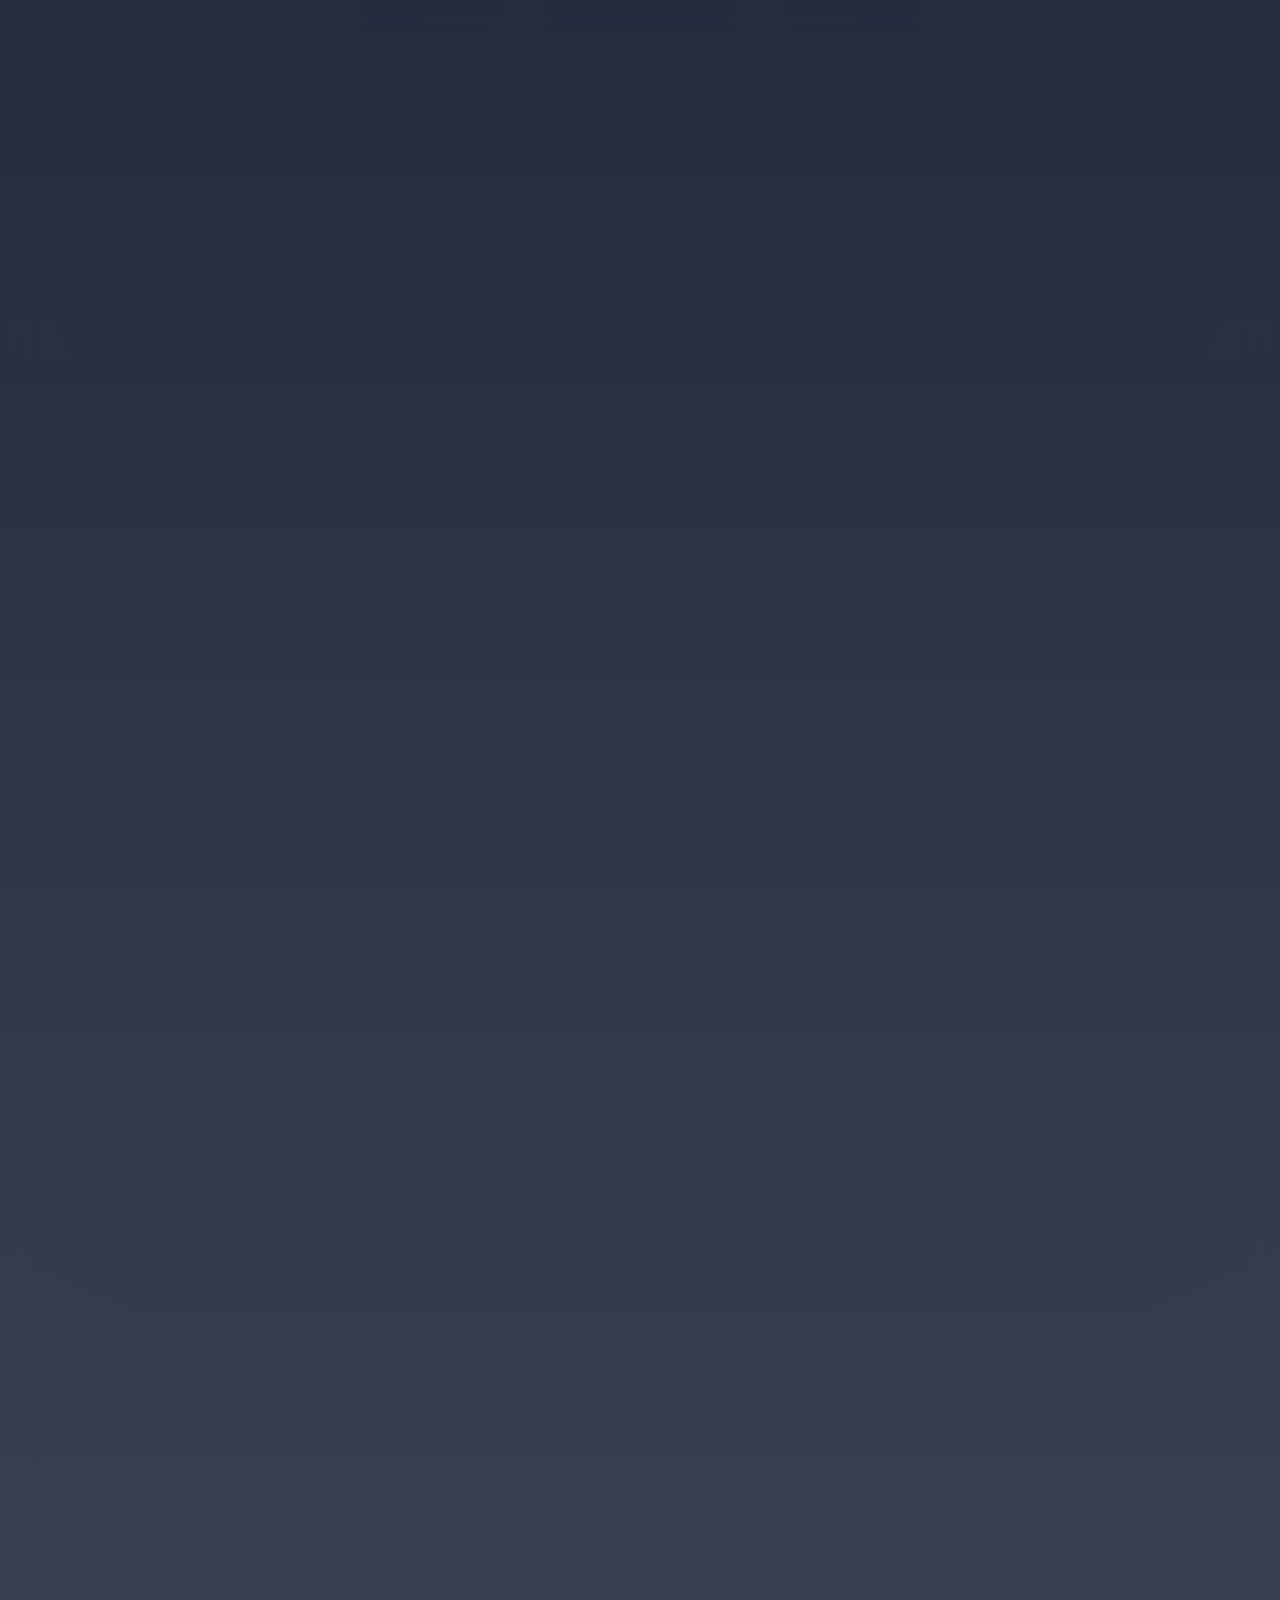
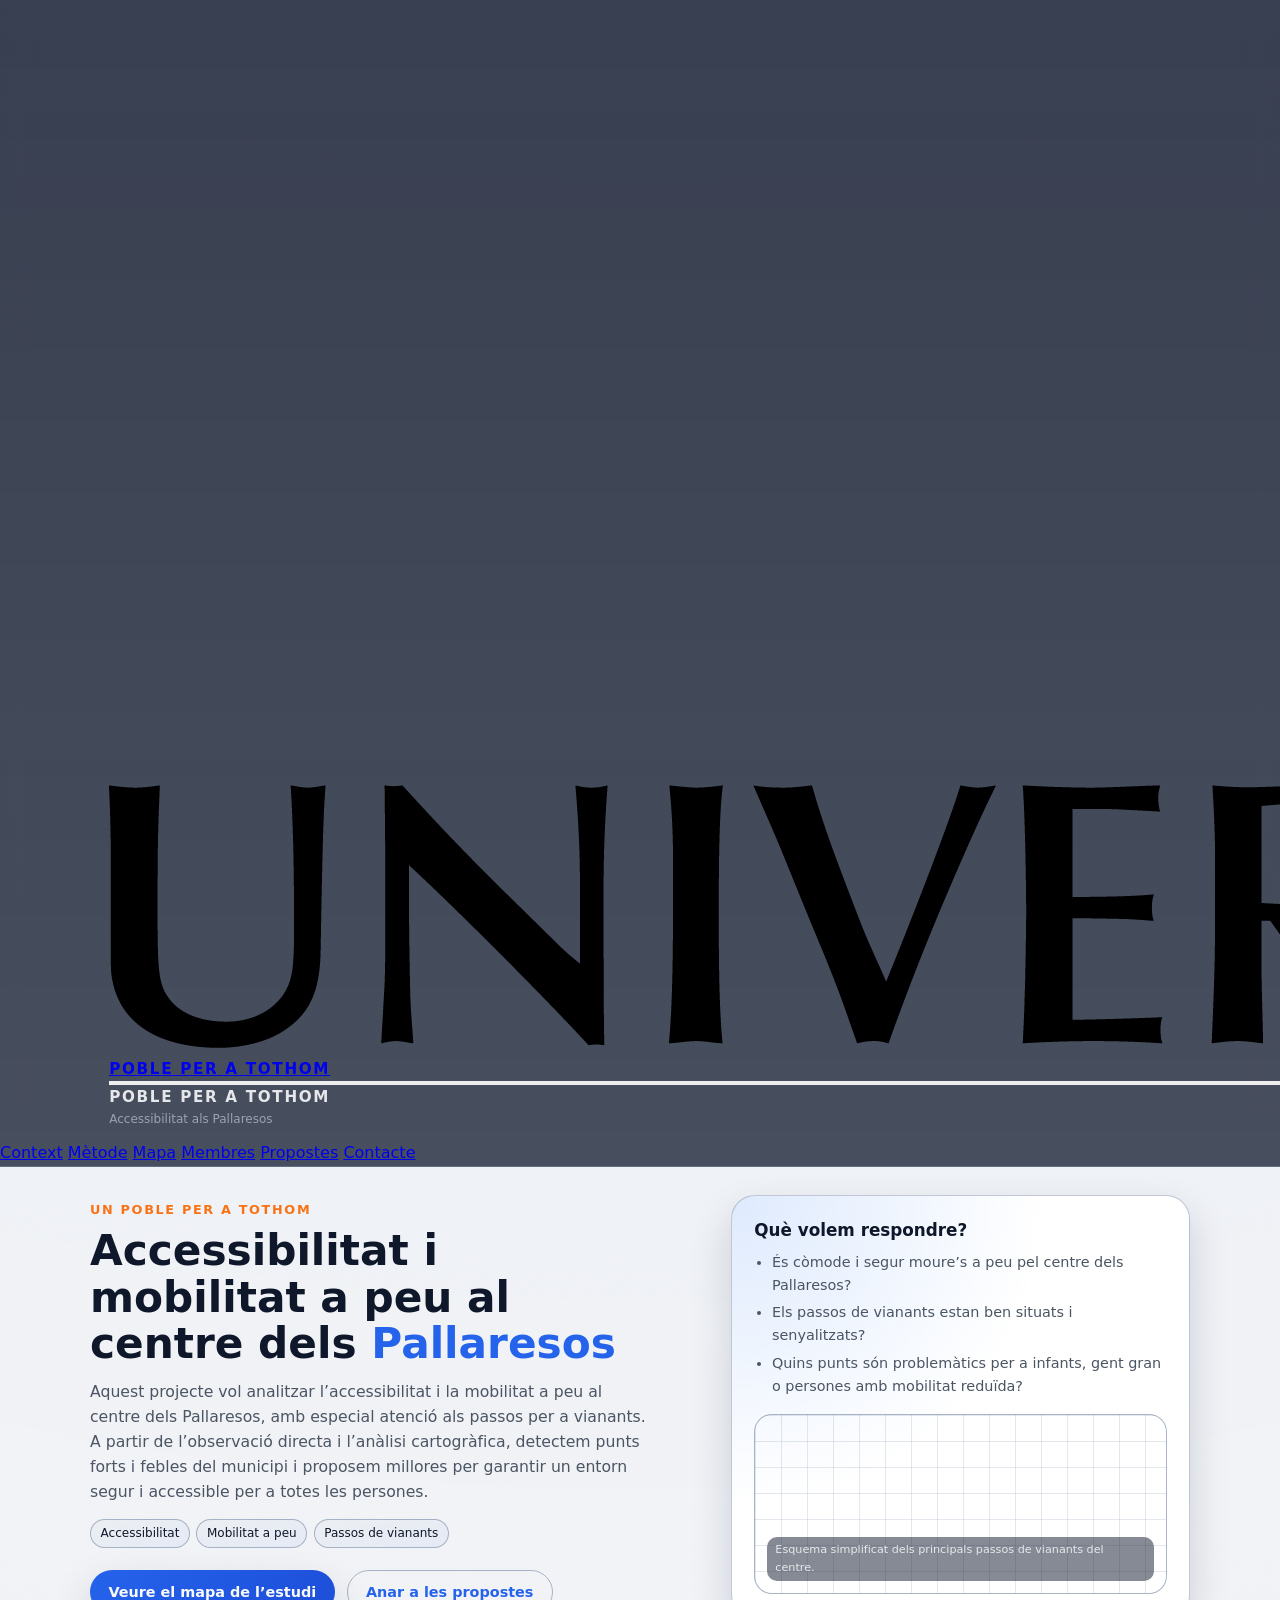
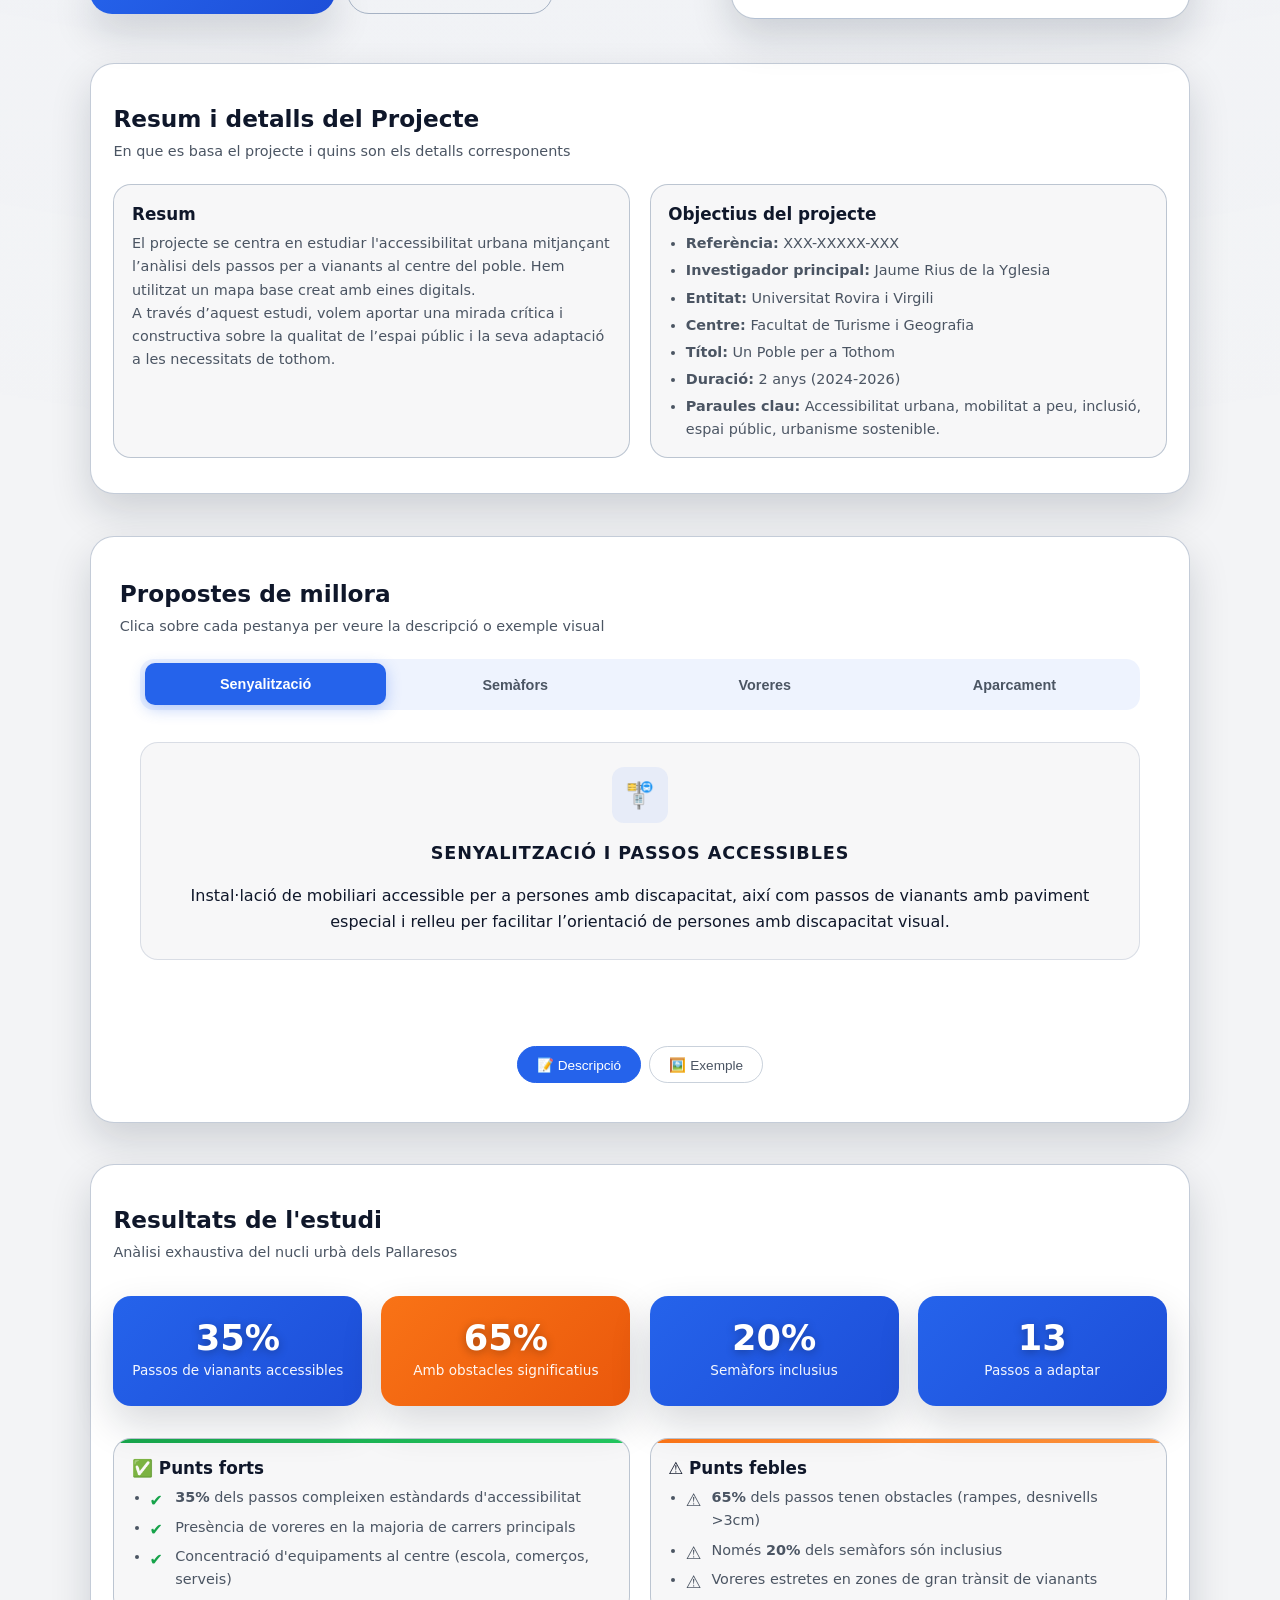
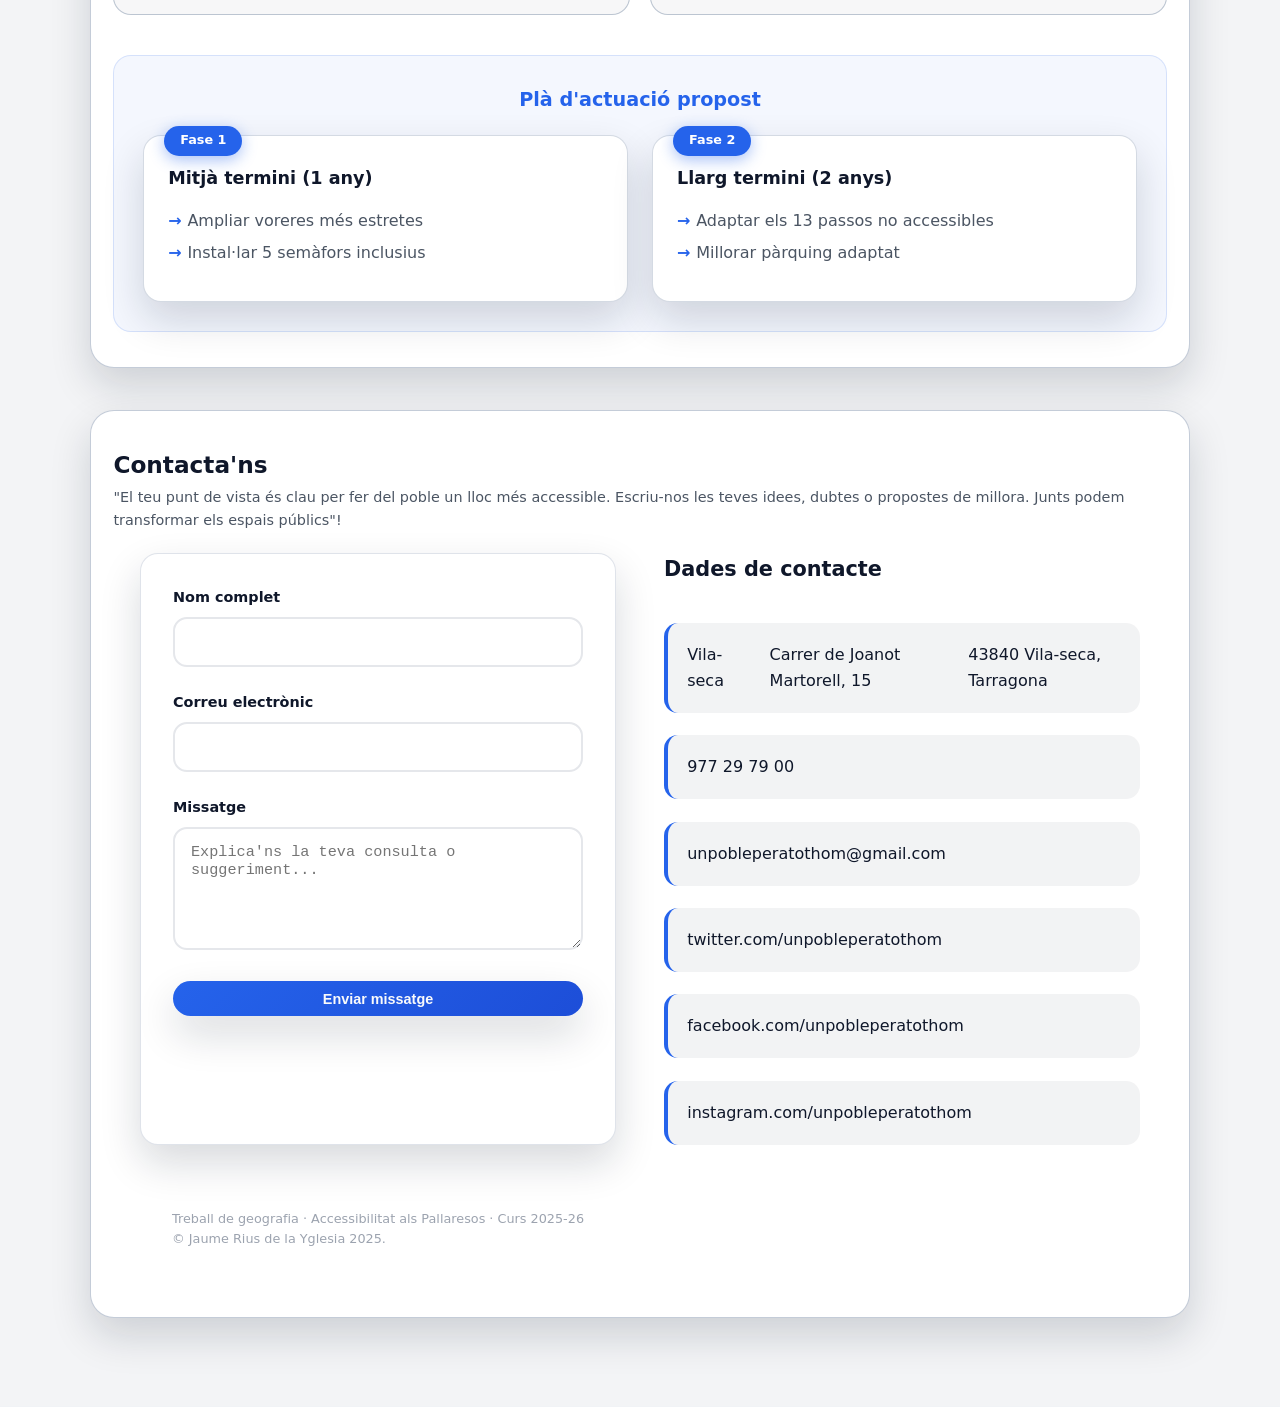
==== commit a803ef6f: "navegador més interactiu i logo dde la uni" ====
--- a/index.html
+++ b/index.html
@@ -12,10 +12,21 @@
   <header class="topbar">
     <nav class="navbar">
       <div class="nav-brand">
+         <div class="nav-left">
+            <a href="index.html" class="nav-logo">
+            <img src="img/urv-centrat-color.png" alt="Universitat Rovira i Virgili" class="logo-img">
+            <span class="nav-brand-text">Poble per a tothom</span>
+            </a>
+    </div>
+        <button class="menu-toggle" id="menuToggle" aria-label="Obrir menú">
+      <span class="hamburger-line"></span>
+      <span class="hamburger-line"></span>
+      <span class="hamburger-line"></span>
+    </button>
         <span>Poble per a tothom</span>
         <small>Accessibilitat als Pallaresos</small>
       </div>
-      <ul class="nav-links">
+      <ul class="nav-links" id="navLinks">
         <li><a href="index.html">Inici</a></li>
         <li><a href="membres.html">Membres</a></li>
         <li><a href="#propostes">Propostes</a></li>
@@ -26,6 +37,15 @@
         🌙
       </button>
     </nav>
+    <!-- menú mob x si un cas, amagat-->
+    <div class="mobile-menu" id="mobileMenu">
+    <a href="#context" class="mobile-link">Context</a>
+    <a href="#metode" class="mobile-link">Mètode</a>
+    <a href="#mapa" class="mobile-link">Mapa</a>
+    <a href="membres.html" class="mobile-link">Membres</a>
+    <a href="#propostes" class="mobile-link">Propostes</a>
+    <a href="#contacte" class="mobile-link">Contacte</a>
+  </div>
   </header>
 
   <main>
@@ -108,7 +128,7 @@
   </header>
 
   <div class="tabs-container">
-    <!-- PESTANYES -->
+    <!-- pestanyes -->
     <div class="tabs-nav">
       <button class="tab-btn active" data-tab="senyalitzacio">Senyalització</button>
       <button class="tab-btn" data-tab="semafor">Semàfors</button>
@@ -116,9 +136,7 @@
       <button class="tab-btn" data-tab="aparcament">Aparcament</button>
     </div>
 
-    <!-- CONTINGUT PESTANYES -->
     <div class="tabs-content">
-      <!-- PESTANYA 1 -->
       <div class="tab-panel active" id="senyalitzacio">
         <div class="tab-view active" data-view="text">
           <div class="proposal-icon"><span>🚏</span></div>
@@ -131,7 +149,6 @@
         </div>
       </div>
 
-      <!-- PESTANYA 2 -->
       <div class="tab-panel" id="semafor">
         <div class="tab-view active" data-view="text">
           <div class="proposal-icon"><span>🚦</span></div>
@@ -144,7 +161,6 @@
         </div>
       </div>
 
-      <!-- PESTANYA 3 -->
       <div class="tab-panel" id="voreres">
         <div class="tab-view active" data-view="text">
           <div class="proposal-icon"><span>🚶</span></div>
@@ -157,7 +173,6 @@
         </div>
       </div>
 
-      <!-- PESTANYA 4 -->
       <div class="tab-panel" id="aparcament">
         <div class="tab-view active" data-view="text">
           <div class="proposal-icon"><span>P</span></div>
@@ -171,13 +186,13 @@
       </div>
     </div>
 
-    <!-- BOTONS CANVI VISTA -->
     <div class="tab-toggle">
       <button class="toggle-btn active" data-view="text">📝 Descripció</button>
       <button class="toggle-btn" data-view="image">🖼️ Exemple</button>
     </div>
   </div>
 </section>
+
     <!-- resultats i etc -->
 <section id="analisi" class="section">
   <header class="section-header">
@@ -305,7 +320,7 @@
 
   <footer class="footer">
     <p>Treball de geografia · Accessibilitat als Pallaresos · Curs 2025‑26</p>
-    <p>Autoria: Nom de l’alumne/a · Centre</p>
+    <p>&copy; Jaume Rius de la Yglesia 2025.</p>
   </footer>
 
   <script src="script.js"></script>
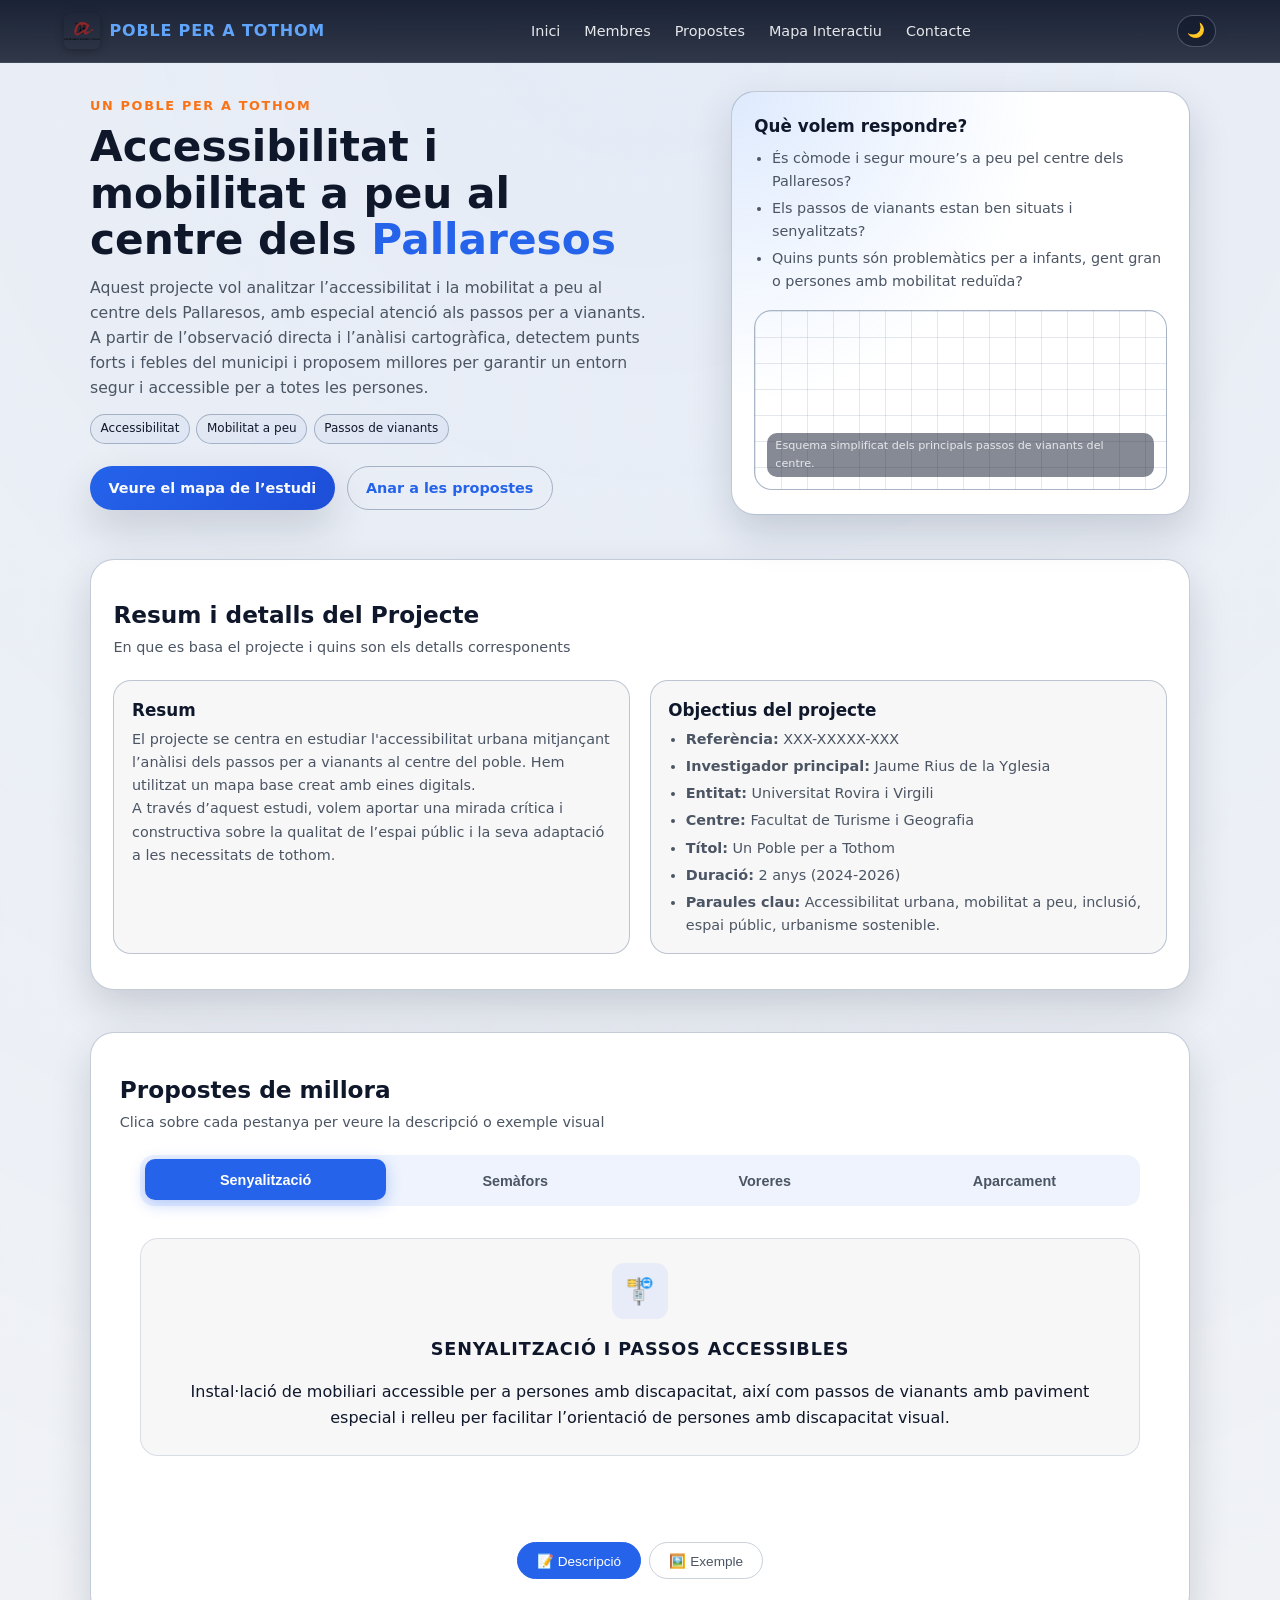
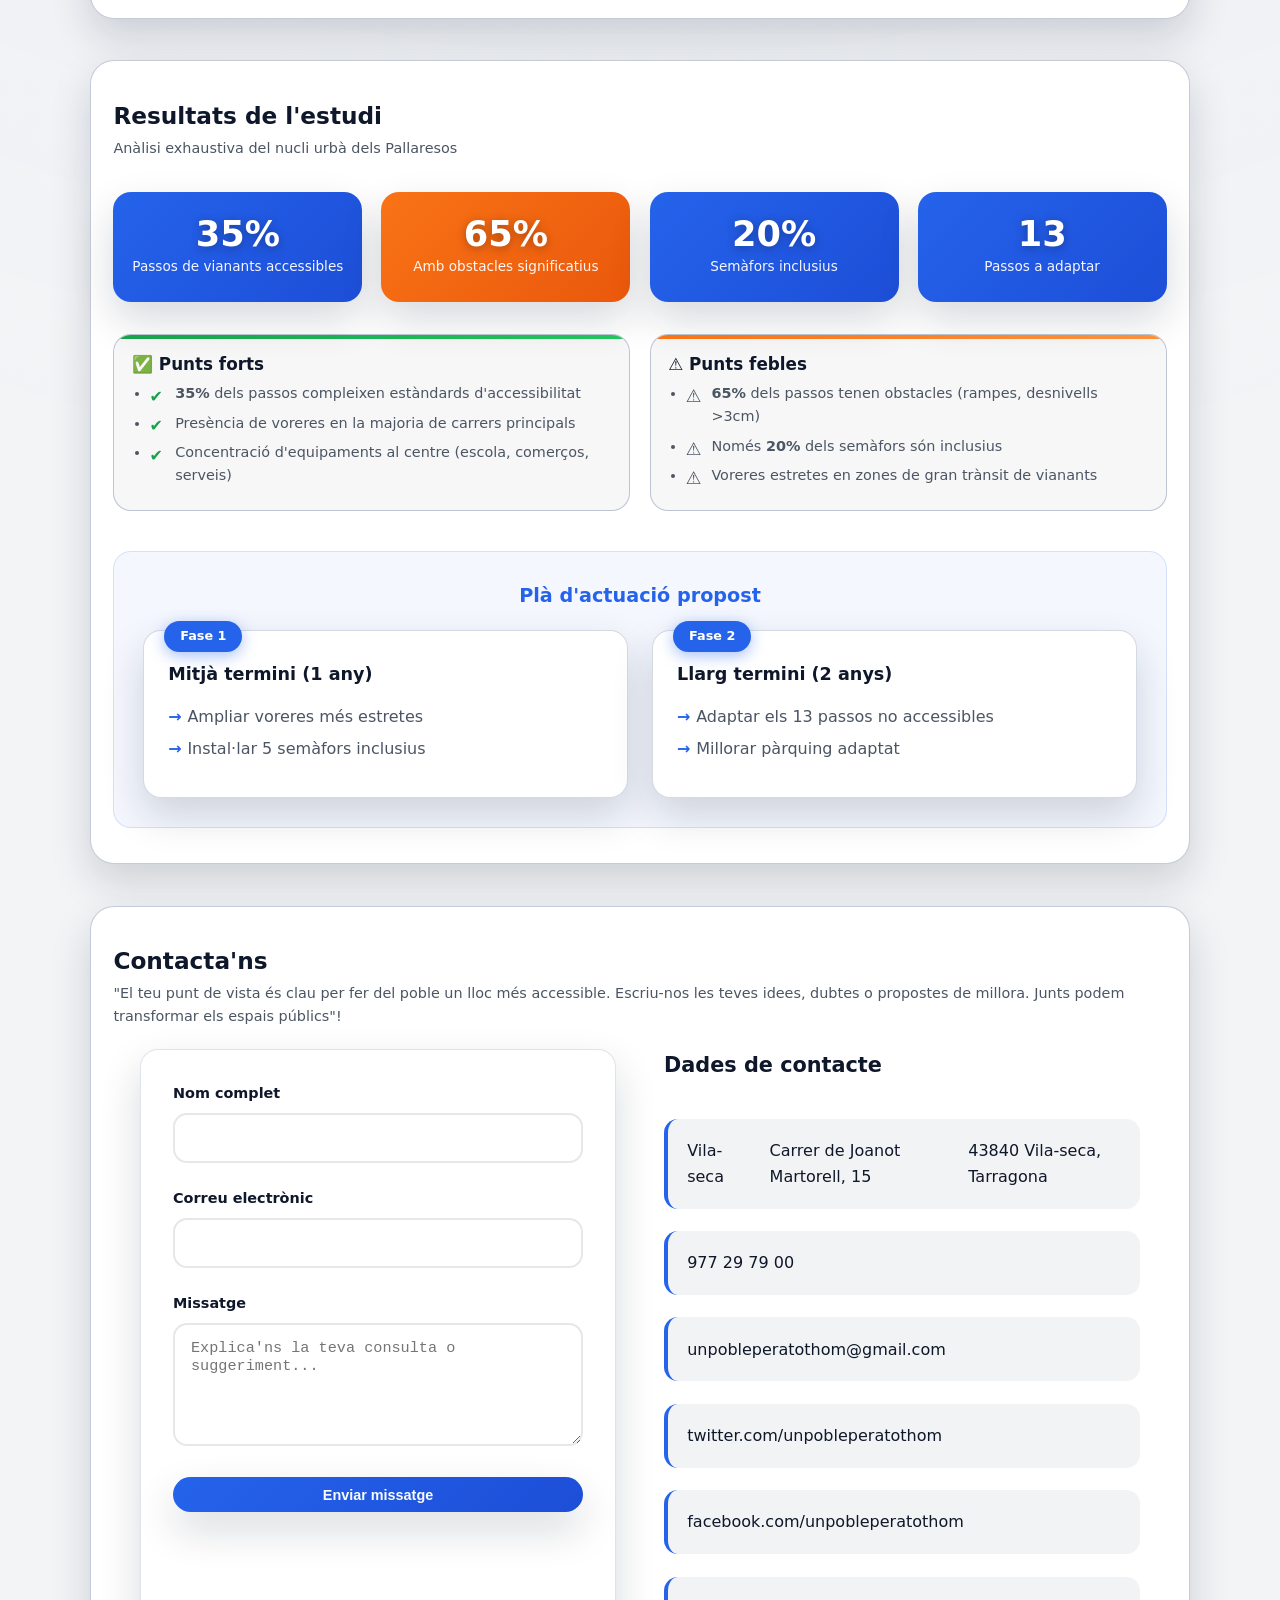
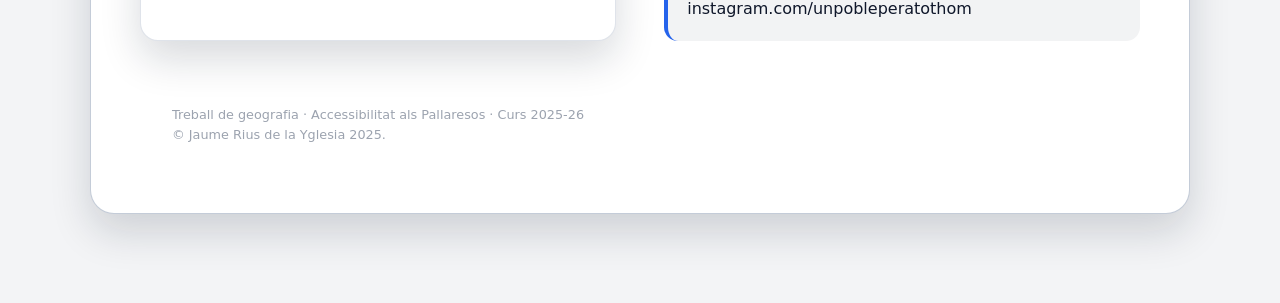
==== commit 80285591: "css aplicat i testejat" ====
--- a/index.html
+++ b/index.html
@@ -23,8 +23,6 @@
       <span class="hamburger-line"></span>
       <span class="hamburger-line"></span>
     </button>
-        <span>Poble per a tothom</span>
-        <small>Accessibilitat als Pallaresos</small>
       </div>
       <ul class="nav-links" id="navLinks">
         <li><a href="index.html">Inici</a></li>
@@ -37,7 +35,7 @@
         🌙
       </button>
     </nav>
-    <!-- menú mob x si un cas, amagat-->
+    <!-- menú mob x si un cas,-->
     <div class="mobile-menu" id="mobileMenu">
     <a href="#context" class="mobile-link">Context</a>
     <a href="#metode" class="mobile-link">Mètode</a>
--- a/estils.css
+++ b/estils.css
@@ -64,79 +64,224 @@
 /* merged into the main body rule above */
 
 /*navegador*/
+/* ---------- NAVBAR AMB HAMBURGUESA + LOGO ---------- */
 .topbar {
   position: sticky;
   top: 0;
-  z-index: 40;
+  z-index: 100;
   backdrop-filter: blur(14px);
-  background: linear-gradient(
-    to bottom,
-    rgba(15, 23, 42, 0.9),
-    rgba(15, 23, 42, 0.75)
-  );
-  border-bottom: 1px solid var(--muted-soft);
+  background: linear-gradient(to bottom, rgba(15, 23, 42, 0.95), rgba(15, 23, 42, 0.85));
+  border-bottom: 1px solid rgba(148, 163, 184, 0.3);
 }
 
 .navbar {
-  max-width: 1100px;
+  max-width: 1200px;
   margin: 0 auto;
-  padding: 0.7rem 1.2rem;
+  padding: 0.8rem 1.5rem;
   display: flex;
   align-items: center;
   justify-content: space-between;
   gap: 1rem;
+}
+
+/* LOGO + BRAND */
+.nav-left {
+  display: flex;
+  align-items: center;
+  gap: 0.8rem;
+}
+
+.nav-logo {
+  display: flex;
+  align-items: center;
+  gap: 0.6rem;
+  text-decoration: none;
+  color: inherit;
+}
+
+.logo-img {
+  width: 36px;
+  height: 36px;
+  border-radius: 6px;
+  object-fit: contain;
+  box-shadow: 0 2px 8px rgba(0, 0, 0, 0.3);
+}
+
+.nav-brand-text {
+  font-size: 1rem;
+  font-weight: 700;
+  letter-spacing: 0.05em;
+  color: #60a5fa;
+  text-transform: uppercase;
+}
+
+/* MENÚ HAMBURGUESA */
+.menu-toggle {
+  display: none;
+  flex-direction: column;
+  gap: 4px;
+  background: none;
+  border: none;
+  padding: 0.5rem;
+  cursor: pointer;
+  z-index: 101;
+}
+
+.hamburger-line {
+  width: 24px;
+  height: 2px;
+  background: #e5e7eb;
+  border-radius: 2px;
+  transition: all 0.3s ease;
+  transform-origin: center;
+}
+
+.menu-toggle.active .hamburger-line:nth-child(1) {
+  transform: rotate(45deg) translate(6px, 6px);
+}
+
+.menu-toggle.active .hamburger-line:nth-child(2) {
+  opacity: 0;
+}
+
+.menu-toggle.active .hamburger-line:nth-child(3) {
+  transform: rotate(-45deg) translate(6px, -6px);
+}
+
+/* NAVEGACIÓ DESKTOP */
+.nav-links {
+  display: flex;
+  list-style: none;
+  gap: 1.5rem;
+  margin: 0;
+  align-items: center;
+}
+
+.nav-links a {
+  font-size: 0.9rem;
   color: #e5e7eb;
-}
-
-.nav-brand {
-  display: flex;
-  flex-direction: column;
-}
-
-.nav-brand span {
-  font-size: 0.95rem;
-  text-transform: uppercase;
-  letter-spacing: 0.11em;
-  font-weight: 700;
-}
-
-.nav-brand small {
-  font-size: 0.75rem;
-  color: #9ca3af;
-}
-
-.nav-links {
-  list-style: none;
-  display: flex;
-  gap: 1.2rem;
-}
-
-.nav-links a {
-  font-size: 0.85rem;
   text-decoration: none;
-  color: #e5e7eb;
-  padding-bottom: 0.15rem;
-  border-bottom: 2px solid transparent;
-  transition: border-color 0.15s ease, color 0.15s ease;
+  padding: 0.5rem 0;
+  position: relative;
+  transition: color 0.2s ease;
+}
+
+.nav-links a::after {
+  content: '';
+  position: absolute;
+  bottom: 0;
+  left: 0;
+  width: 0;
+  height: 2px;
+  background: linear-gradient(90deg, var(--accent), #fbbf24);
+  transition: width 0.3s ease;
+}
+
+.nav-links a:hover::after,
+.nav-links a.active::after {
+  width: 100%;
 }
 
 .nav-links a:hover,
-.nav-links a:focus {
-  color: #ffffff;
-  border-color: var(--accent);
-}
-
+.nav-links a.active {
+  color: white;
+}
+
+/* THEME TOGGLE */
 .nav-btn {
   border-radius: 999px;
-  border: 1px solid var(--muted-strong);
+  border: 1px solid rgba(148, 163, 184, 0.4);
   background: rgba(15, 23, 42, 0.6);
   color: #e5e7eb;
-  padding: 0.4rem 0.55rem;
-  font-size: 0.85rem;
+  padding: 0.4rem 0.6rem;
+  font-size: 0.9rem;
   cursor: pointer;
-  display: inline-flex;
-  align-items: center;
-  justify-content: center;
+  transition: all 0.2s ease;
+}
+
+.nav-btn:hover {
+  background: rgba(37, 99, 235, 0.8);
+  color: white;
+  transform: scale(1.05);
+}
+
+/* MENÚ MÒBIL */
+.mobile-menu {
+  position: fixed;
+  top: 0;
+  right: -100%;
+  width: 280px;
+  height: 100vh;
+  background: rgba(15, 23, 42, 0.98);
+  backdrop-filter: blur(20px);
+  padding: 5rem 1.5rem 2rem;
+  display: flex;
+  flex-direction: column;
+  gap: 1.5rem;
+  transition: right 0.4s cubic-bezier(0.25, 0.46, 0.45, 0.94);
+  z-index: 99;
+  box-shadow: -4px 0 20px rgba(0, 0, 0, 0.5);
+}
+
+.mobile-menu.active {
+  right: 0;
+}
+
+.mobile-link {
+  color: #e5e7eb;
+  text-decoration: none;
+  font-size: 1.1rem;
+  font-weight: 500;
+  padding: 0.8rem 0;
+  border-bottom: 1px solid rgba(148, 163, 184, 0.2);
+  transition: all 0.2s ease;
+}
+
+.mobile-link:hover {
+  color: #60a5fa;
+  padding-left: 1rem;
+  border-bottom-color: var(--primary);
+}
+
+/* FONS OSCUR MÒBIL */
+.menu-overlay {
+  position: fixed;
+  top: 0;
+  left: 0;
+  width: 100%;
+  height: 100%;
+  background: rgba(0, 0, 0, 0.5);
+  opacity: 0;
+  visibility: hidden;
+  z-index: 98;
+  transition: all 0.3s ease;
+}
+
+.menu-overlay.active {
+  opacity: 1;
+  visibility: visible;
+}
+
+/* RESPONSIVE */
+@media (max-width: 900px) {
+  .menu-toggle {
+    display: flex;
+  }
+  
+  .nav-links {
+    display: none;
+  }
+}
+
+@media (max-width: 480px) {
+  .nav-brand-text {
+    font-size: 0.9rem;
+  }
+  
+  .logo-img {
+    width: 32px;
+    height: 32px;
+  }
 }
 
 /* context i tal*/
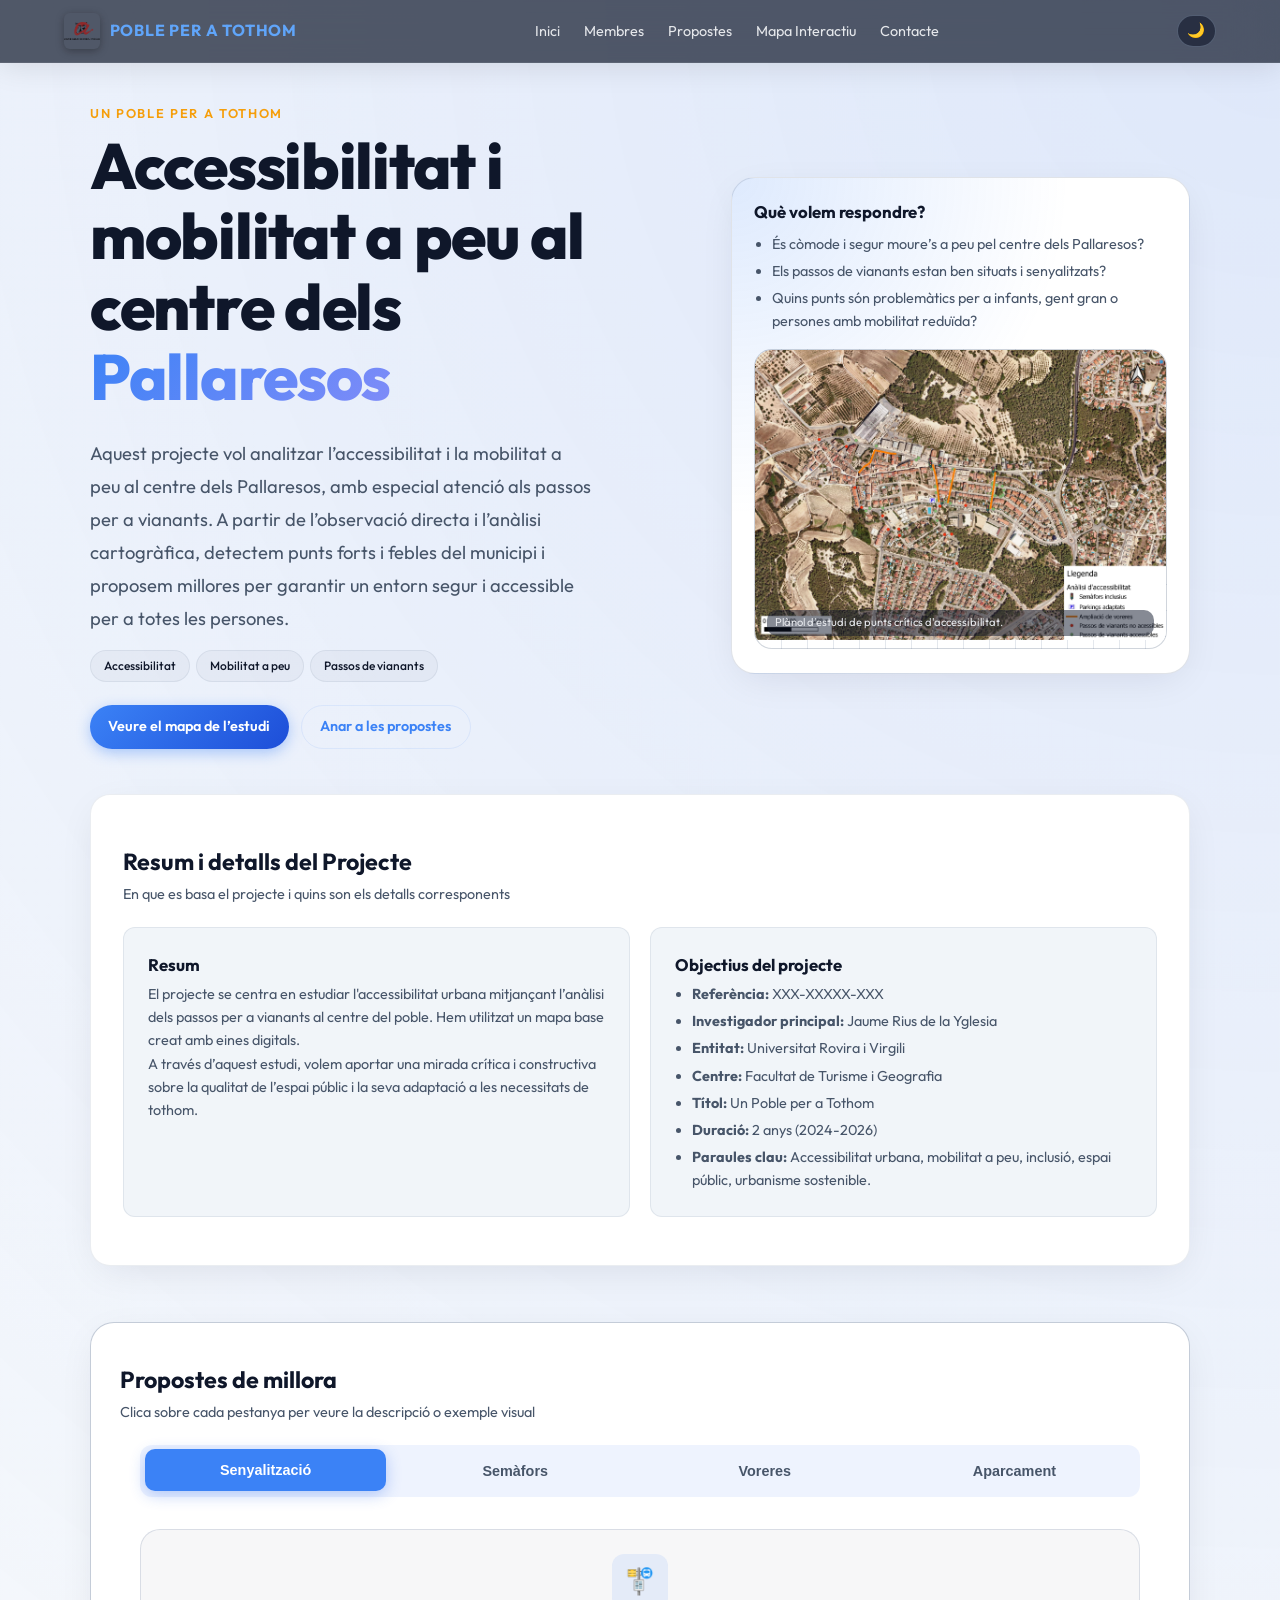
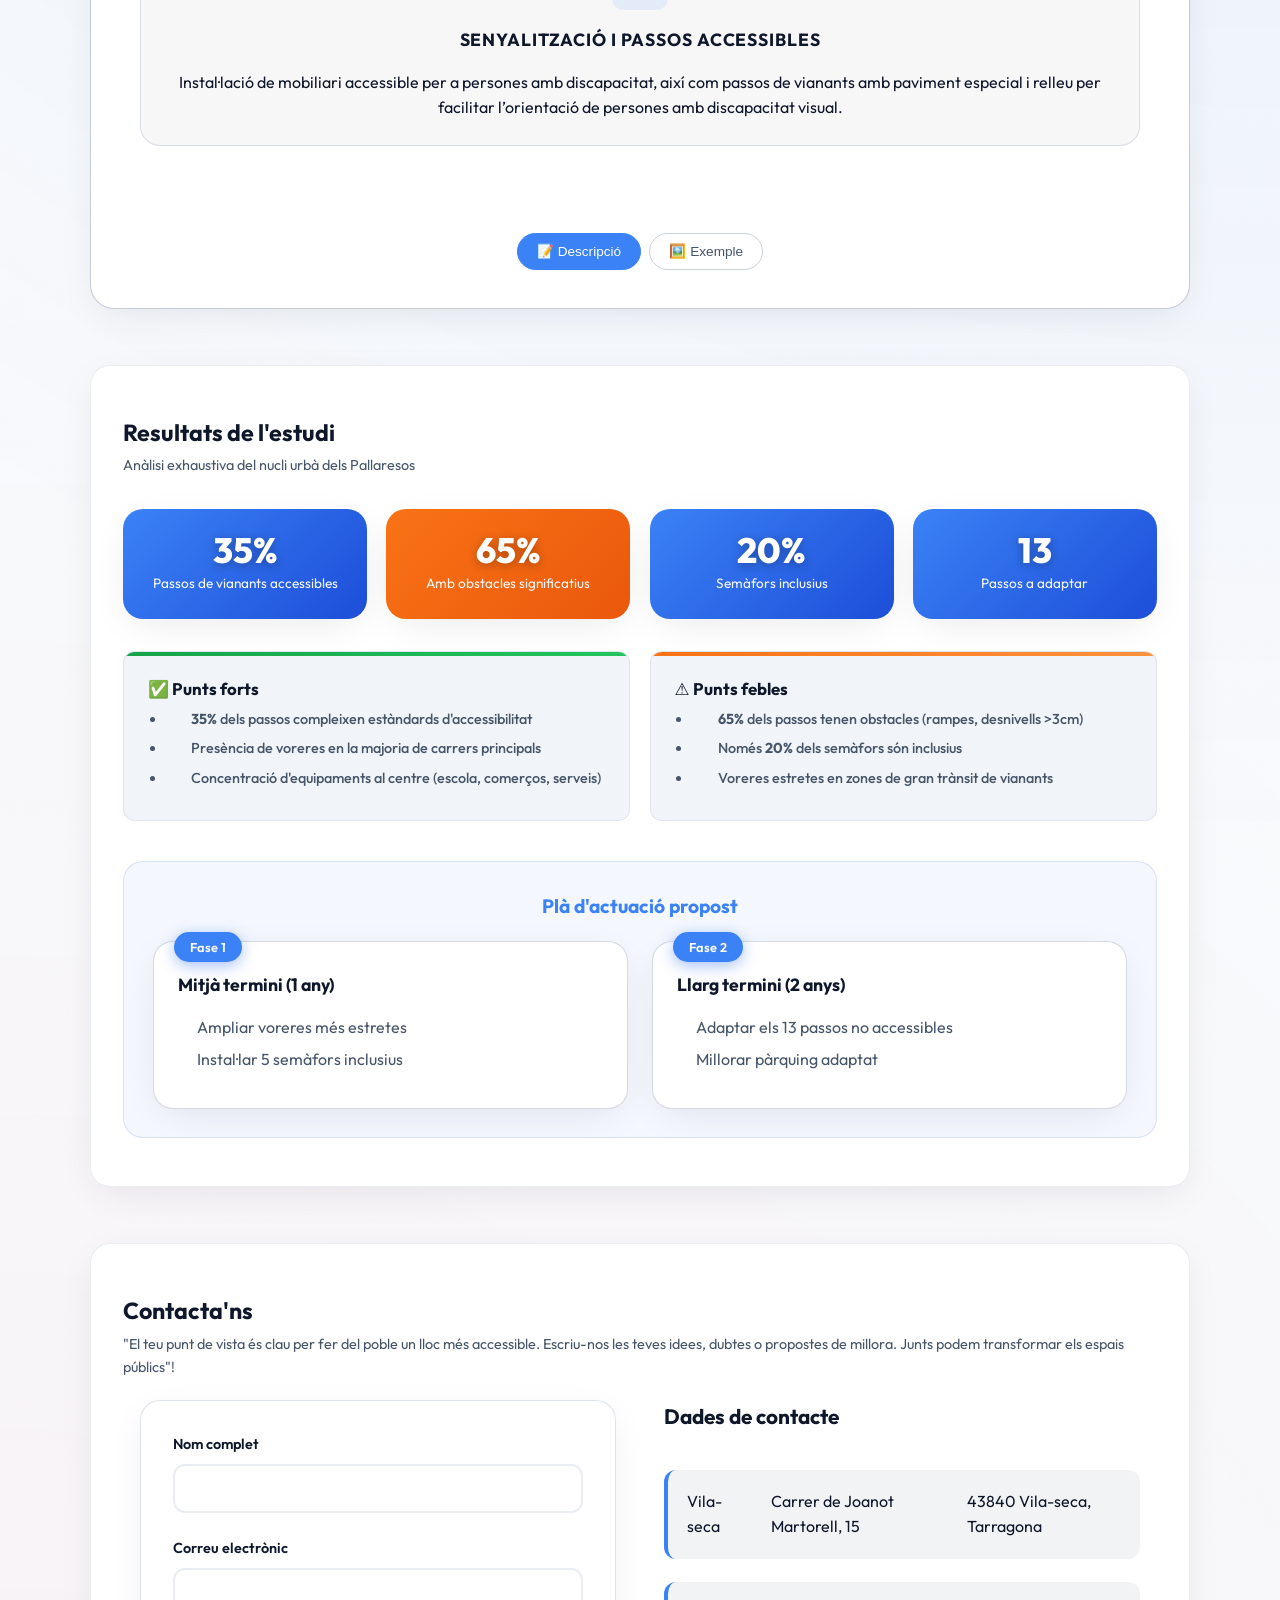
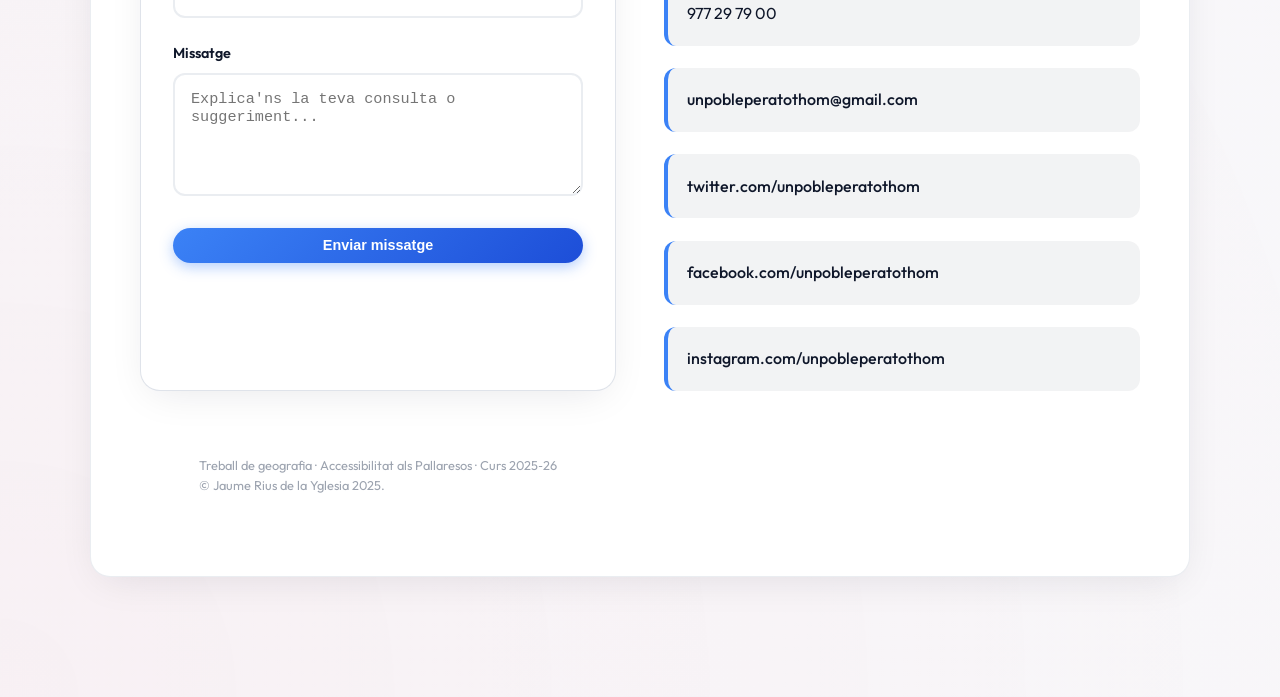
==== commit eae2820b: "Versió Final Estetica" ====
--- a/index.html
+++ b/index.html
@@ -6,6 +6,9 @@
   <meta name="viewport" content="width=device-width, initial-scale=1">
   <meta name="description"
         content="Projecte de geografia sobre l’accessibilitat i la mobilitat a peu al centre dels Pallaresos, amb especial atenció als passos de vianants.">
+  <link rel="preconnect" href="https://fonts.googleapis.com">
+  <link rel="preconnect" href="https://fonts.gstatic.com" crossorigin>
+  <link href="https://fonts.googleapis.com/css2?family=Outfit:wght@300;400;500;600;700;800&display=swap" rel="stylesheet">
   <link rel="stylesheet" href="estils.css">
 </head>
 <body>
@@ -78,9 +81,9 @@
           <li>Quins punts són problemàtics per a infants, gent gran o persones amb mobilitat reduïda?</li>
         </ul>
         <div class="hero-map">
-          
+          <img src="img/mapa-accessibilitat.jpg" alt="Mapa de l'accessibilitat als Pallaresos" style="width: 100%; height: 100%; object-fit: cover;">
           <p class="hero-map-caption">
-            Esquema simplificat dels principals passos de vianants del centre.
+            Plànol d'estudi de punts crítics d'accessibilitat.
           </p>
         </div>
       </aside>
--- a/estils.css
+++ b/estils.css
@@ -7,71 +7,75 @@
   padding: 0;
 }
 
-html {
-  scroll-behavior: smooth;
-}
+html { scroll-behavior: smooth; }
 
 body {
-  font-family: system-ui, -apple-system, BlinkMacSystemFont, "Segoe UI", sans-serif;
+  font-family: 'Outfit', system-ui, -apple-system, BlinkMacSystemFont, "Segoe UI", sans-serif;
   line-height: 1.6;
   color: var(--text-main);
-  background: radial-gradient(circle at top, rgba(59, 130, 246, 0.08), transparent 60%),
+  background: radial-gradient(circle at top right,
+              rgba(37, 99, 235, 0.12), transparent 60%),
+              radial-gradient(circle at bottom left,
+              rgba(244, 63, 94, 0.05), transparent 50%),
               var(--bg-main);
-}
-
-/* ---------- VARIABLES DE TEMA ---------- */
+  min-height: 100vh;
+}
+
+/* ---------- VARIABLES ---------- */
 :root {
-  --bg-main: #f3f4f6;
+  --bg-main: #f8fafc;
   --bg-card: #ffffff;
-  --bg-alt: #e5e7eb;
+  --bg-alt: #f1f5f9;
 
   --text-main: #0f172a;
-  --text-soft: #4b5563;
-
-  --primary: #2563eb;
-  --primary-soft: rgba(37, 99, 235, 0.08);
-  --accent: #f97316;
-
-  --border-soft: #e5e7eb;
-  --shadow-soft: 0 18px 40px rgba(15, 23, 42, 0.16);
-
-  --radius-lg: 18px;
-  --radius-md: 14px;
+  --text-soft: #475569;
+
+  --primary: #3b82f6;
+  --primary-soft: rgba(59, 130, 246, 0.1);
+  --accent: #f59e0b;
+
+  --border-soft: rgba(148, 163, 184, 0.2);
+  --shadow-soft: 0 10px 40px -10px rgba(15, 23, 42, 0.1);
+
+  --radius-lg: 20px;
+  --radius-md: 12px;
   --radius-pill: 999px;
-  /* Colores reutilizables para evitar repeticiones */
-  --muted: rgba(148, 163, 184, 0.6);
-  --muted-strong: rgba(148, 163, 184, 0.8);
-  --muted-soft: rgba(148, 163, 184, 0.55);
-}
-
-/* mood dark pel js*/
+
+  --muted: rgba(100, 116, 139, 0.2);
+  --muted-strong: rgba(100, 116, 139, 0.3);
+  --muted-soft: rgba(100, 116, 139, 0.1);
+}
+
 body.dark {
   --bg-main: #020617;
-  --bg-card: #020617;
-  --bg-alt: #020617;
-
-  --text-main: #e5e7eb;
-  --text-soft: #9ca3af;
+  --bg-card: #0f172a;
+  --bg-alt: #1e293b;
+
+  --text-main: #f8fafc;
+  --text-soft: #94a3b8;
 
   --primary: #3b82f6;
-  --primary-soft: rgba(59, 130, 246, 0.2);
-  --accent: #fb923c;
-
-  --border-soft: #1e293b;
-  --shadow-soft: 0 20px 45px rgba(15, 23, 42, 0.8);
-}
-
-/* merged into the main body rule above */
-
-/*navegador*/
-/* ---------- NAVBAR AMB HAMBURGUESA + LOGO ---------- */
+  --primary-soft: rgba(59, 130, 246, 0.15);
+  --accent: #fcd34d;
+
+  --border-soft: rgba(255, 255, 255, 0.1);
+  --shadow-soft: 0 20px 40px -10px rgba(0, 0, 0, 0.5);
+  
+  --muted: rgba(255, 255, 255, 0.05);
+  --muted-strong: rgba(255, 255, 255, 0.1);
+  --muted-soft: rgba(255, 255, 255, 0.02);
+}
+
+/* ---------- NAVBAR ---------- */
 .topbar {
   position: sticky;
   top: 0;
   z-index: 100;
-  backdrop-filter: blur(14px);
-  background: linear-gradient(to bottom, rgba(15, 23, 42, 0.95), rgba(15, 23, 42, 0.85));
-  border-bottom: 1px solid rgba(148, 163, 184, 0.3);
+  backdrop-filter: blur(24px);
+  -webkit-backdrop-filter: blur(24px);
+  background: rgba(15, 23, 42, 0.7);
+  border-bottom: 1px solid rgba(255, 255, 255, 0.08);
+  box-shadow: 0 4px 30px rgba(0, 0, 0, 0.1);
 }
 
 .navbar {
@@ -84,7 +88,6 @@
   gap: 1rem;
 }
 
-/* LOGO + BRAND */
 .nav-left {
   display: flex;
   align-items: center;
@@ -115,7 +118,6 @@
   text-transform: uppercase;
 }
 
-/* MENÚ HAMBURGUESA */
 .menu-toggle {
   display: none;
   flex-direction: column;
@@ -140,15 +142,11 @@
   transform: rotate(45deg) translate(6px, 6px);
 }
 
-.menu-toggle.active .hamburger-line:nth-child(2) {
-  opacity: 0;
-}
-
+.menu-toggle.active .hamburger-line:nth-child(2) { opacity: 0; }
 .menu-toggle.active .hamburger-line:nth-child(3) {
   transform: rotate(-45deg) translate(6px, -6px);
 }
 
-/* NAVEGACIÓ DESKTOP */
 .nav-links {
   display: flex;
   list-style: none;
@@ -173,23 +171,19 @@
   left: 0;
   width: 0;
   height: 2px;
-  background: linear-gradient(90deg, var(--accent), #fbbf24);
+  background: linear-gradient(90deg,
+              var(--accent), #fbbf24);
   transition: width 0.3s ease;
 }
 
 .nav-links a:hover::after,
-.nav-links a.active::after {
-  width: 100%;
-}
+.nav-links a.active::after { width: 100%; }
 
 .nav-links a:hover,
-.nav-links a.active {
-  color: white;
-}
-
-/* THEME TOGGLE */
+.nav-links a.active { color: white; }
+
 .nav-btn {
-  border-radius: 999px;
+  border-radius: var(--radius-pill);
   border: 1px solid rgba(148, 163, 184, 0.4);
   background: rgba(15, 23, 42, 0.6);
   color: #e5e7eb;
@@ -205,45 +199,59 @@
   transform: scale(1.05);
 }
 
-/* MENÚ MÒBIL */
+/* mobile nav */
 .mobile-menu {
   position: fixed;
   top: 0;
   right: -100%;
-  width: 280px;
+  width: 100%;
+  max-width: 400px;
   height: 100vh;
-  background: rgba(15, 23, 42, 0.98);
+  background: rgba(15, 23, 42, 0.95);
   backdrop-filter: blur(20px);
-  padding: 5rem 1.5rem 2rem;
+  padding: 6rem 2rem 2rem;
   display: flex;
   flex-direction: column;
   gap: 1.5rem;
-  transition: right 0.4s cubic-bezier(0.25, 0.46, 0.45, 0.94);
+  transition: right 0.5s cubic-bezier(0.4, 0, 0.2, 1);
   z-index: 99;
-  box-shadow: -4px 0 20px rgba(0, 0, 0, 0.5);
-}
-
-.mobile-menu.active {
-  right: 0;
+  box-shadow: -10px 0 50px rgba(0, 0, 0, 0.3);
+}
+
+.mobile-menu.active { 
+  right: 0; 
 }
 
 .mobile-link {
-  color: #e5e7eb;
+  color: #f8fafc;
   text-decoration: none;
-  font-size: 1.1rem;
-  font-weight: 500;
-  padding: 0.8rem 0;
-  border-bottom: 1px solid rgba(148, 163, 184, 0.2);
-  transition: all 0.2s ease;
+  font-size: 1.5rem;
+  font-weight: 700;
+  padding: 1rem 0;
+  border-bottom: 1px solid rgba(255, 255, 255, 0.1);
+  transition: all 0.3s ease;
+  display: flex;
+  justify-content: space-between;
+  align-items: center;
+}
+
+.mobile-link::after {
+  content: '→';
+  opacity: 0;
+  transform: translateX(-10px);
+  transition: all 0.3s ease;
 }
 
 .mobile-link:hover {
-  color: #60a5fa;
-  padding-left: 1rem;
-  border-bottom-color: var(--primary);
-}
-
-/* FONS OSCUR MÒBIL */
+  color: var(--primary);
+  padding-left: 10px;
+}
+
+.mobile-link:hover::after {
+  opacity: 1;
+  transform: translateX(0);
+}
+
 .menu-overlay {
   position: fixed;
   top: 0;
@@ -262,31 +270,9 @@
   visibility: visible;
 }
 
-/* RESPONSIVE */
-@media (max-width: 900px) {
-  .menu-toggle {
-    display: flex;
-  }
-  
-  .nav-links {
-    display: none;
-  }
-}
-
-@media (max-width: 480px) {
-  .nav-brand-text {
-    font-size: 0.9rem;
-  }
-  
-  .logo-img {
-    width: 32px;
-    height: 32px;
-  }
-}
-
-/* context i tal*/
+/* ---------- MAIN & HERO ---------- */
 main {
-  padding: 1.8rem 1.2rem 3rem;
+  padding: 2.5rem 1.2rem 4rem;
 }
 
 .hero {
@@ -298,9 +284,7 @@
   align-items: center;
 }
 
-.hero-text {
-  max-width: 560px;
-}
+.hero-text { max-width: 560px; }
 
 .hero-kicker {
   font-size: 0.8rem;
@@ -312,18 +296,25 @@
 }
 
 .hero-text h1 {
-  font-size: clamp(2rem, 3.3vw, 2.7rem);
+  font-size: clamp(2.5rem, 5vw, 4rem);
+  font-weight: 800;
   line-height: 1.1;
-  margin-bottom: 0.7rem;
-}
-
-.hero-text h1 span {
-  color: var(--primary);
+  margin-bottom: 1.5rem;
+  letter-spacing: -0.02em;
+}
+
+.hero-text h1 span { 
+  background: linear-gradient(135deg, var(--primary), #818cf8);
+  -webkit-background-clip: text;
+  background-clip: text;
+  -webkit-text-fill-color: transparent;
 }
 
 .hero-desc {
-  font-size: 0.98rem;
+  font-size: 1.15rem;
   color: var(--text-soft);
+  max-width: 90%;
+  line-height: 1.8;
 }
 
 .hero-tags {
@@ -335,14 +326,18 @@
 
 .tag {
   font-size: 0.75rem;
-  padding: 0.25rem 0.6rem;
+  padding: 0.35rem 0.8rem;
   border-radius: var(--radius-pill);
-  border: 1px solid var(--muted-strong);
-  background: linear-gradient(
-    to bottom right,
-    rgba(15, 23, 42, 0.02),
-    rgba(37, 99, 235, 0.06)
-  );
+  border: 1px solid var(--border-soft);
+  background: rgba(15, 23, 42, 0.03);
+  font-weight: 500;
+  transition: transform 0.2s ease, background 0.2s ease;
+}
+.tag:hover {
+  transform: translateY(-2px);
+  background: var(--primary-soft);
+  color: var(--primary);
+  border-color: var(--primary);
 }
 
 .hero-cta {
@@ -367,29 +362,33 @@
 }
 
 .btn-primary {
-  background: linear-gradient(135deg, #2563eb, #1d4ed8);
-  color: #f9fafb;
-  box-shadow: var(--shadow-soft);
+  background: linear-gradient(135deg, var(--primary), #1d4ed8);
+  color: #ffffff;
+  box-shadow: 0 4px 14px 0 rgba(59, 130, 246, 0.39);
 }
 
 .btn-primary:hover {
-  transform: translateY(-1px);
-  box-shadow: 0 22px 50px rgba(15, 23, 42, 0.6);
+  transform: translateY(-2px);
+  box-shadow: 0 6px 20px rgba(59, 130, 246, 0.23);
+  background: linear-gradient(135deg, #1d4ed8, #1e40af);
 }
 
 .btn-ghost {
   background: transparent;
   color: var(--primary);
-  border: 1px solid var(--muted-strong);
+  border: 1.5px solid var(--primary-soft);
 }
 
 .btn-ghost:hover {
-  background: rgba(15, 23, 42, 0.05);
-}
-
-/* Targeta lateral */
+  background: var(--primary-soft);
+  border-color: var(--primary);
+  transform: translateY(-2px);
+}
+
+/* hero sidebar card */
 .hero-card {
-  background: radial-gradient(circle at top left, rgba(59, 130, 246, 0.17), transparent 50%),
+  background: radial-gradient(circle at top left,
+              rgba(59, 130, 246, 0.17), transparent 50%),
               var(--bg-card);
   border-radius: 24px;
   padding: 1.3rem 1.4rem 1.5rem;
@@ -409,11 +408,9 @@
   color: var(--text-soft);
 }
 
-.hero-card li + li {
-  margin-top: 0.25rem;
-}
-
-/* pseudo-mapa */
+.hero-card li + li { margin-top: 0.25rem; }
+
+/* map-style pseudo-grid */
 .hero-map {
   margin-top: 1rem;
   border-radius: 18px;
@@ -427,7 +424,6 @@
   overflow: hidden;
 }
 
-/* “passos de vianants” */
 .crosswalk {
   position: absolute;
   width: 80px;
@@ -443,17 +439,12 @@
   box-shadow: 0 2px 10px rgba(15, 23, 42, 0.35);
 }
 
-.crosswalk-one {
-  top: 22%;
-  left: 15%;
-}
-
+.crosswalk-one { top: 22%; left: 15%; }
 .crosswalk-two {
   top: 60%;
   right: 18%;
   transform: rotate(90deg);
 }
-
 .crosswalk-three {
   bottom: 15%;
   left: 45%;
@@ -472,19 +463,25 @@
   border-radius: 10px;
 }
 
-/* ---------- SECCIONS GENERALS ---------- */
+/* ---------- SECTIONS ---------- */
 .section {
   max-width: 1100px;
-  margin: 0 auto 2.6rem;
-  padding: 2.2rem 1.4rem;
-  border-radius: 24px;
+  margin: 0 auto 3.5rem;
+  padding: 3rem 2rem;
+  border-radius: var(--radius-lg);
   background: var(--bg-card);
   box-shadow: var(--shadow-soft);
-  border: 1px solid var(--muted-soft);
+  border: 1px solid var(--border-soft);
+  transition: transform 0.3s ease, box-shadow 0.3s ease;
+}
+
+.section:hover {
+  box-shadow: 0 20px 50px -15px rgba(15, 23, 42, 0.08);
 }
 
 .section.alt {
-  background: radial-gradient(circle at top right, rgba(37, 99, 235, 0.1), transparent 60%),
+  background: radial-gradient(circle at top right,
+              rgba(37, 99, 235, 0.1), transparent 60%),
               var(--bg-card);
 }
 
@@ -510,10 +507,17 @@
 
 /* ---------- CARDS ---------- */
 .card {
-  background: rgba(15, 23, 42, 0.03);
-  border-radius: var(--radius-lg);
-  padding: 1rem 1.1rem;
-  border: 1px solid var(--muted);
+  background: var(--bg-alt);
+  border-radius: var(--radius-md);
+  padding: 1.5rem;
+  border: 1px solid var(--border-soft);
+  transition: all 0.3s ease;
+}
+
+.card:hover {
+  transform: translateY(-5px);
+  background: var(--bg-card);
+  box-shadow: var(--shadow-soft);
 }
 
 .card h3 {
@@ -527,17 +531,10 @@
   color: var(--text-soft);
 }
 
-.card ul {
-  list-style: disc;
-  padding-left: 1.1rem;
-}
-
-.card li + li {
-  margin-top: 0.25rem;
-}
-
-/*tarjas proposta*/
-
+.card ul { list-style: disc; padding-left: 1.1rem; }
+.card li + li { margin-top: 0.25rem; }
+
+/* proposals area */
 .proposals {
   background: var(--bg-card);
   border-radius: 24px;
@@ -547,15 +544,9 @@
   box-shadow: var(--shadow-soft);
 }
 
-.proposals .section-header h2 {
-  color: var(--text-main);
-}
-
-.proposals .section-header p {
-  color: var(--text-soft);
-}
-
-/* 2x2: sempre dues columnes en pantalles grans */
+.proposals .section-header h2 { color: var(--text-main); }
+.proposals .section-header p { color: var(--text-soft); }
+
 .proposal-grid {
   margin-top: 1.6rem;
   display: grid;
@@ -591,9 +582,7 @@
   font-size: 1.4rem;
 }
 
-.proposal-icon span {
-  display: inline-block;
-}
+.proposal-icon span { display: inline-block; }
 
 .proposal-card h3 {
   font-size: 0.9rem;
@@ -608,13 +597,7 @@
   color: var(--text-soft);
 }
 
-@media (max-width: 720px) {
-  .proposal-grid {
-    grid-template-columns: 1fr;
-  }
-}
-
-/*membres (amb efecte)*/
+/* team cards */
 .team.expand-hover {
   background: var(--bg-card);
   border-radius: 24px;
@@ -633,51 +616,58 @@
 }
 
 .team-card {
-  background: rgba(15, 23, 42, 0.03);
+  background: var(--bg-card);
   border-radius: var(--radius-lg);
-  padding: 1.8rem 1.5rem;
-  border: 2px solid transparent;
+  padding: 2.5rem 2rem;
+  border: 1px solid var(--border-soft);
   box-shadow: var(--shadow-soft);
   display: flex;
   flex-direction: column;
   align-items: center;
   text-align: center;
-  gap: 1rem;
-  transition: all 0.4s cubic-bezier(0.25, 0.46, 0.45, 0.94);
-  transform: translateY(0) scale(1);
+  gap: 1.2rem;
+  transition: all 0.5s cubic-bezier(0.175, 0.885, 0.32, 1.275);
   position: relative;
-  z-index: 1;
+  overflow: hidden;
+}
+
+.team-card::after {
+  content: '';
+  position: absolute;
+  top: 0;
+  left: 0;
+  width: 100%;
+  height: 4px;
+  background: linear-gradient(90deg, var(--primary), var(--accent));
+  transform: scaleX(0);
+  transition: transform 0.4s ease;
+  transform-origin: left;
 }
 
 .team-card:hover {
-  transform: translateY(-20px) scale(1.05);
+  transform: translateY(-15px);
+  box-shadow: 0 30px 60px -15px rgba(15, 23, 42, 0.15);
+  border-color: var(--primary-soft);
+}
+
+.team-card:hover::after {
+  transform: scaleX(1);
+}
+
+.team-photo {
+  width: 120px;
+  height: 120px;
+  border-radius: 50%;
+  overflow: hidden;
+  border: 4px solid var(--bg-alt);
+  transition: all 0.5s ease;
+  box-shadow: 0 10px 25px -5px rgba(0, 0, 0, 0.1);
+}
+
+.team-card:hover .team-photo {
+  transform: scale(1.05);
   border-color: var(--primary);
-  box-shadow: 0 30px 60px rgba(37, 99, 235, 0.25);
-  z-index: 10;
-  background: rgba(255, 255, 255, 0.95);
-}
-
-body.dark .team-card:hover {
-  background: rgba(15, 23, 42, 0.95);
-}
-
-/* FOTO CENTRAL GRAN */
-.team-photo {
-  width: 90px;
-  height: 90px;
-  border-radius: 999px;
-  overflow: hidden;
-  border: 3px solid var(--primary-soft);
-  transition: all 0.4s ease;
-  margin: 0 auto;
-}
-
-.team-card:hover .team-photo {
-  width: 110px;
-  height: 110px;
-  border-width: 4px;
-  border-color: var(--primary);
-  box-shadow: 0 10px 30px rgba(37, 99, 235, 0.4);
+  box-shadow: 0 15px 35px -10px rgba(59, 130, 246, 0.4);
 }
 
 .team-photo img {
@@ -692,7 +682,6 @@
   transform: scale(1.1);
 }
 
-/* TEXT */
 .team-card h3 {
   font-size: 1.1rem;
   font-weight: 700;
@@ -701,9 +690,7 @@
   transition: color 0.3s ease;
 }
 
-.team-card:hover h3 {
-  color: var(--primary);
-}
+.team-card:hover h3 { color: var(--primary); }
 
 .team-role {
   font-size: 0.85rem;
@@ -722,9 +709,7 @@
   transition: opacity 0.3s ease;
 }
 
-.team-card:hover .team-desc {
-  opacity: 1;
-}
+.team-card:hover .team-desc { opacity: 1; }
 
 .team-card:not(:hover) {
   transition: transform 0.3s ease;
@@ -734,29 +719,7 @@
   transform: scale(0.97);
 }
 
-body.dark .team-card {
-  background: rgba(31, 41, 55, 0.6);
-  border-color: rgba(59, 130, 246, 0.3);
-}
-
-body.dark .team-card:hover {
-  background: rgba(15, 23, 42, 0.95);
-  border-color: var(--primary);
-}
-
-/* RESPONSIVE */
-@media (max-width: 720px) {
-  .team-grid {
-    grid-template-columns: 1fr;
-    gap: 1.4rem;
-  }
-  
-  .team-card:hover {
-    transform: translateY(-10px) scale(1.02);
-  }
-}
-
-/* map interactiu (a la espera de júli x fer-ho)*/
+/* map wrapper */
 .map-wrapper {
   display: grid;
   grid-template-columns: minmax(0, 3fr) minmax(0, 1.2fr);
@@ -780,17 +743,9 @@
   font-size: 0.9rem;
 }
 
-.map-legend h3 {
-  margin-bottom: 0.35rem;
-}
-
-.map-legend ul {
-  list-style: none;
-}
-
-.map-legend li + li {
-  margin-top: 0.25rem;
-}
+.map-legend h3 { margin-bottom: 0.35rem; }
+.map-legend ul { list-style: none; }
+.map-legend li + li { margin-top: 0.25rem; }
 
 .dot {
   display: inline-block;
@@ -800,19 +755,11 @@
   margin-right: 0.4rem;
 }
 
-.dot-green {
-  background: #22c55e;
-}
-
-.dot-yellow {
-  background: #eab308;
-}
-
-.dot-red {
-  background: #ef4444;
-}
-
-/*resultats+porcentatges+punts febles/forts*/
+.dot-green { background: #22c55e; }
+.dot-yellow { background: #eab308; }
+.dot-red    { background: #ef4444; }
+
+/* stats and highlights */
 .stats-grid {
   display: grid;
   grid-template-columns: repeat(auto-fit, minmax(140px, 1fr));
@@ -847,7 +794,6 @@
   opacity: 0.95;
 }
 
-/*punts febles/forts*/
 .card.highlight {
   position: relative;
   overflow: hidden;
@@ -870,7 +816,8 @@
   background: linear-gradient(90deg, #f97316, #fb923c);
 }
 
-.check-list li, .warn-list li {
+.check-list li,
+.warn-list li {
   position: relative;
   padding-left: 1.6rem;
   margin-bottom: 0.4rem;
@@ -878,7 +825,7 @@
 }
 
 .check-list li::before {
-  content: "✔";
+  content: "";
   position: absolute;
   left: 0;
   top: 0.1rem;
@@ -888,14 +835,14 @@
 }
 
 .warn-list li::before {
-  content: "⚠️";
+  content: "";
   position: absolute;
   left: 0;
   top: 0;
   font-size: 1.1rem;
 }
 
-/* PLANES D'ACTUACIÓ */
+/* phases */
 .proposal-phases {
   margin-top: 2.5rem;
   padding: 1.8rem;
@@ -933,7 +880,7 @@
   background: var(--primary);
   color: white;
   padding: 0.3rem 1rem;
-  border-radius: 999px;
+  border-radius: var(--radius-pill);
   font-size: 0.8rem;
   font-weight: 600;
   box-shadow: 0 4px 15px rgba(37, 99, 235, 0.4);
@@ -958,16 +905,17 @@
 }
 
 .phase-card li::before {
-  content: "→";
+  content: "";
   position: absolute;
   left: 0;
   color: var(--primary);
   font-weight: bold;
 }
 
-/* contacte*/
+/* ---------- CONTACT ---------- */
 .contact {
-  background: linear-gradient(135deg, var(--primary-soft), rgba(37, 99, 235, 0.04));
+  background: linear-gradient(135deg, var(--primary-soft),
+              rgba(37, 99, 235, 0.04));
 }
 
 .contact-container {
@@ -1036,100 +984,6 @@
 
 .contact-item {
   display: flex;
-  gap: 1rem;
-  align-items: flex-start;
-}
-
-.contact-icon {
-  font-size: 1.4rem;
-  width: 40px;
-  height: 40px;
-  display: flex;
-  align-items: center;
-  justify-content: center;
-  border-radius: 999px;
-  background: var(--primary-soft);
-  color: var(--primary);
-  flex-shrink: 0;
-  margin-top: 0.2rem;
-}
-
-.contact-item h4 {
-  font-size: 0.95rem;
-  font-weight: 600;
-  color: var(--text-main);
-  margin: 0 0 0.3rem 0;
-}
-
-.contact-item p {
-  margin: 0;
-  color: var(--text-soft);
-  font-size: 0.9rem;
-}
-
-.contact-item a {
-  color: var(--primary);
-  text-decoration: none;
-}
-
-.contact-item a:hover {
-  text-decoration: underline;
-}
-
-.social-links {
-  margin-top: 1rem;
-}
-
-.social-links h4 {
-  font-size: 1rem;
-  margin-bottom: 1rem;
-  color: var(--text-main);
-}
-
-.social-grid {
-  display: flex;
-  gap: 1rem;
-}
-
-.social-link {
-  width: 48px;
-  height: 48px;
-  border-radius: 999px;
-  display: flex;
-  align-items: center;
-  justify-content: center;
-  color: var(--text-main);
-  text-decoration: none;
-  box-shadow: var(--shadow-soft);
-  transition: all 0.2s ease;
-}
-
-.social-link svg {
-  width: 22px;
-  height: 22px;
-}
-
-.social-link:hover {
-  transform: translateY(-3px);
-  color: white;
-}
-
-.social-link.twitter:hover { background: #1da1f2; }
-.social-link.facebook:hover { background: #1877f2; }
-.social-link.instagram:hover { background: linear-gradient(45deg, #f09433, #e6683c, #dc2743); }
- 
-/*info a part*/
-.contact-list {
-  list-style: none;
-  padding: 0;
-  margin: 0;
-  display: flex;
-  flex-direction: column;
-  gap: 1.4rem;
-}
-
-.contact-item {
-  display: flex;
   align-items: flex-start;
   gap: 1rem;
   padding: 1.2rem;
@@ -1141,6 +995,13 @@
   overflow: hidden;
 }
 
+.contact-item:hover {
+  transform: translateX(8px);
+  box-shadow: var(--shadow-soft);
+  border-left-width: 6px;
+  background: rgba(37, 99, 235, 0.08);
+}
+
 .contact-item::before {
   content: '';
   position: absolute;
@@ -1148,23 +1009,53 @@
   left: 0;
   right: 0;
   height: 100%;
-  background: linear-gradient(90deg, transparent, rgba(37, 99, 235, 0.05), transparent);
+  background: linear-gradient(90deg,
+              transparent, rgba(37, 99, 235, 0.05), transparent);
   opacity: 0;
   transition: opacity 0.3s ease;
 }
 
-.contact-item:hover::before {
-  opacity: 1;
-}
-
-.contact-item:hover {
-  transform: translateX(8px);
-  box-shadow: var(--shadow-soft);
-  border-left-width: 6px;
-  background: rgba(37, 99, 235, 0.08);
-}
-
-/* ICONES FONT AWESOME */
+.contact-item:hover::before { opacity: 1; }
+
+.contact-icon {
+  font-size: 1.4rem;
+  width: 40px;
+  height: 40px;
+  display: flex;
+  align-items: center;
+  justify-content: center;
+  border-radius: var(--radius-pill);
+  background: var(--primary-soft);
+  color: var(--primary);
+  flex-shrink: 0;
+  margin-top: 0.2rem;
+}
+
+.contact-item h4 {
+  font-size: 0.95rem;
+  font-weight: 600;
+  color: var(--text-main);
+  margin: 0 0 0.3rem 0;
+}
+
+.contact-item p,
+.contact-item span {
+  margin: 0;
+  color: var(--text-soft);
+  font-size: 0.95rem;
+  line-height: 1.5;
+}
+
+.contact-item a {
+  color: var(--text-main);
+  text-decoration: none;
+  font-weight: 500;
+  transition: color 0.2s ease;
+}
+
+.contact-item a:hover { color: var(--primary); }
+
+/* font-awesome icons */
 .contact-item[class*="fa-"]::before {
   font-family: "Font Awesome 6 Free";
   font-weight: 900;
@@ -1186,137 +1077,76 @@
 .contact-item.icon.brands.fa-facebook-f::before { content: "\f39e"; font-weight: 400; }
 .contact-item.icon.brands.fa-instagram::before { content: "\f16d"; font-weight: 400; }
 
-/* TEXT */
-.contact-item a {
-  color: var(--text-main);
-  text-decoration: none;
-  font-weight: 500;
-  transition: color 0.2s ease;
-}
-
-.contact-item a:hover {
-  color: var(--primary);
-}
-
-.contact-item p,
-.contact-item span {
-  margin: 0;
-  color: var(--text-soft);
-  font-size: 0.95rem;
-  line-height: 1.5;
-}
-
-/* ADREÇA MULTILÍNEA */
-.contact-item.icon.solid.fa-home {
-  align-items: flex-start;
-}
-
+.contact-item.icon.solid.fa-home { align-items: flex-start; }
 .contact-item.icon.solid.fa-home br {
   display: block;
   content: "";
   margin: 0.2rem 0;
 }
 
-/* MODE FOSC */
 body.dark .contact-item {
   background: rgba(31, 41, 55, 0.8);
-  border-left-color: var(--primary);
 }
 
 body.dark .contact-item:hover {
   background: rgba(37, 99, 235, 0.15);
 }
 
-/* RESPONSIVE */
-@media (max-width: 720px) {
-  .contact-item {
-    padding: 1rem;
-    gap: 0.8rem;
-  }
-  
-  .contact-item[class*="fa-"]::before {
-    font-size: 1.1rem;
-    width: 28px;
-    height: 28px;
-  }
-}
-
-/* RESPONSIVE */
-@media (max-width: 900px) {
-  .contact-container {
-    grid-template-columns: 1fr;
-    gap: 2rem;
-  }
-  
-  .contact-form {
-    order: 2;
-  }
-  
-  .contact-info {
-    order: 1;
-  }
-}
-
-@media (max-width: 720px) {
-  .social-grid {
-    justify-content: center;
-  }
-}
-
-
-/* RESPONSIVE */
-@media (max-width: 720px) {
-  .stats-grid {
-    grid-template-columns: repeat(2, 1fr);
-  }
-  
-  .stat-number {
-    font-size: 1.8rem;
-  }
-}
-
-/* ---------- FOOTER ---------- */
-.footer {
-  max-width: 1100px;
-  margin: 0 auto 2rem;
-  padding: 1rem 1.2rem 0;
-  font-size: 0.8rem;
-  color: #9ca3af;
-}
-
-/* ---------- RESPONSIVE ---------- */
-@media (max-width: 900px) {
-  .hero {
-    grid-template-columns: minmax(0, 1fr);
-  }
-
-  .hero-card {
-    order: -1;
-  }
-
-  .map-wrapper {
-    grid-template-columns: minmax(0, 1fr);
-  }
-}
-
-@media (max-width: 720px) {
-  .navbar {
-    flex-wrap: wrap;
-  }
-
-  .nav-links {
-    display: none;
-  }
-
-  main {
-    padding-inline: 0.9rem;
-  }
-
-  .section {
-    padding-inline: 1rem;
-  }
-}
-/* ---------- PESTANYES PROPOSTES ---------- */
+/* social links */
+.social-links {
+  margin-top: 1rem;
+}
+
+.social-links h4 {
+  font-size: 1rem;
+  margin-bottom: 1rem;
+  color: var(--text-main);
+}
+
+.social-grid {
+  display: flex;
+  gap: 1rem;
+}
+
+.social-link {
+  width: 48px;
+  height: 48px;
+  border-radius: 999px;
+  display: flex;
+  align-items: center;
+  justify-content: center;
+  color: var(--text-main);
+  text-decoration: none;
+  box-shadow: var(--shadow-soft);
+  transition: all 0.2s ease;
+}
+
+.social-link svg {
+  width: 22px;
+  height: 22px;
+}
+
+.social-link:hover {
+  transform: translateY(-3px);
+  color: white;
+}
+
+.social-link.twitter:hover { background: #1da1f2; }
+.social-link.facebook:hover { background: #1877f2; }
+.social-link.instagram:hover { background: linear-gradient(45deg,
+                       #f09433, #e6683c, #dc2743); }
+
+/* contact list for alternate layout */
+.contact-list {
+  list-style: none;
+  padding: 0;
+  margin: 0;
+  display: flex;
+  flex-direction: column;
+  gap: 1.4rem;
+}
+
+/* ---------- TABS ---------- */
 .proposals-tabs {
   background: var(--bg-card);
   border-radius: 24px;
@@ -1330,7 +1160,6 @@
   margin: 0 auto;
 }
 
-/* NAVEGACIÓ PESTANYES */
 .tabs-nav {
   display: flex;
   gap: 0.5rem;
@@ -1363,15 +1192,8 @@
   transform: translateY(-1px);
 }
 
-/* CONTINGUT */
-.tabs-content {
-  min-height: 280px;
-}
-
-.tab-panel {
-  display: none;
-}
-
+.tabs-content { min-height: 280px; }
+.tab-panel { display: none; }
 .tab-panel.active {
   display: block;
   animation: fadeIn 0.3s ease;
@@ -1390,11 +1212,8 @@
   border: 1px solid rgba(148, 163, 184, 0.3);
 }
 
-.tab-view.active {
-  display: block;
-}
-
-/* VISTA TEXT */
+.tab-view.active { display: block; }
+
 .tab-view[data-view="text"] {
   display: flex;
   flex-direction: column;
@@ -1415,7 +1234,6 @@
   text-transform: uppercase;
 }
 
-/* VISTA IMATGE */
 .tab-view[data-view="image"] img {
   width: 100%;
   height: 220px;
@@ -1432,7 +1250,6 @@
   text-align: center;
 }
 
-/* BOTONS CANVI VISTA */
 .tab-toggle {
   display: flex;
   gap: 0.5rem;
@@ -1458,23 +1275,95 @@
   border-color: var(--primary);
 }
 
-/* RESPONSIVE */
+/* ---------- FOOTER ---------- */
+.footer {
+  max-width: 1100px;
+  margin: 0 auto 2rem;
+  padding: 1rem 1.2rem 0;
+  font-size: 0.8rem;
+  color: #9ca3af;
+}
+
+/* ---------- RESPONSIVE QUERIES ---------- */
+@media (max-width: 900px) {
+  .menu-toggle { display: flex; }
+  .nav-links { display: none; }
+
+  .hero { grid-template-columns: minmax(0, 1fr); }
+  .hero-card { order: -1; }
+  .map-wrapper { grid-template-columns: minmax(0, 1fr); }
+
+  .contact-container {
+    grid-template-columns: 1fr;
+    gap: 2rem;
+  }
+  .contact-form { order: 2; }
+  .contact-info { order: 1; }
+
+  .navbar { flex-wrap: wrap; }
+  main { padding-inline: 0.9rem; }
+  .section { padding-inline: 1rem; }
+}
+
 @media (max-width: 768px) {
-  .tabs-nav {
-    flex-direction: column;
+  .tabs-nav { flex-direction: column; }
+  .tab-btn { min-width: auto; }
+  .tab-view[data-view="image"] img { height: 180px; }
+}
+/* ---------- ANIMATIONS ---------- */
+.reveal-hidden {
+  opacity: 0;
+  transform: translateY(30px);
+  transition: all 0.8s cubic-bezier(0.4, 0, 0.2, 1);
+}
+
+.reveal-visible {
+  opacity: 1;
+  transform: translateY(0);
+}
+
+@keyframes float {
+  0% { transform: translateY(0px); }
+  50% { transform: translateY(-10px); }
+  100% { transform: translateY(0px); }
+}
+
+.hero-card {
+  animation: float 6s ease-in-out infinite;
+}
+
+/* Delay for reveal */
+.section:nth-child(2) { transition-delay: 0.1s; }
+.section:nth-child(3) { transition-delay: 0.2s; }
+
+@media (max-width: 720px) {
+  .proposal-grid { grid-template-columns: 1fr; }
+  .team-grid {
+    grid-template-columns: 1fr;
+    gap: 1.4rem;
   }
-  
-  .tab-btn {
-    min-width: auto;
+  .team-card:hover { transform: translateY(-10px) scale(1.02); }
+  .stats-grid { grid-template-columns: repeat(2, 1fr); }
+  .stat-number { font-size: 1.8rem; }
+
+  .social-grid { justify-content: center; }
+  .nav-brand-text { font-size: 0.9rem; }
+  .logo-img { width: 32px; height: 32px; }
+
+  .contact-item {
+    padding: 1rem;
+    gap: 0.8rem;
   }
-  
-  .tab-view[data-view="image"] img {
-    height: 180px;
+  .contact-item[class*="fa-"]::before {
+    font-size: 1.1rem;
+    width: 28px;
+    height: 28px;
   }
 }
 
 @media (max-width: 480px) {
-  .proposals-tabs {
-    padding: 1.5rem 1rem;
-  }
-}
+  .nav-brand-text { font-size: 0.9rem; }
+  .logo-img { width: 32px; height: 32px; }
+  .proposals-tabs { padding: 1.5rem 1rem; }
+}
+
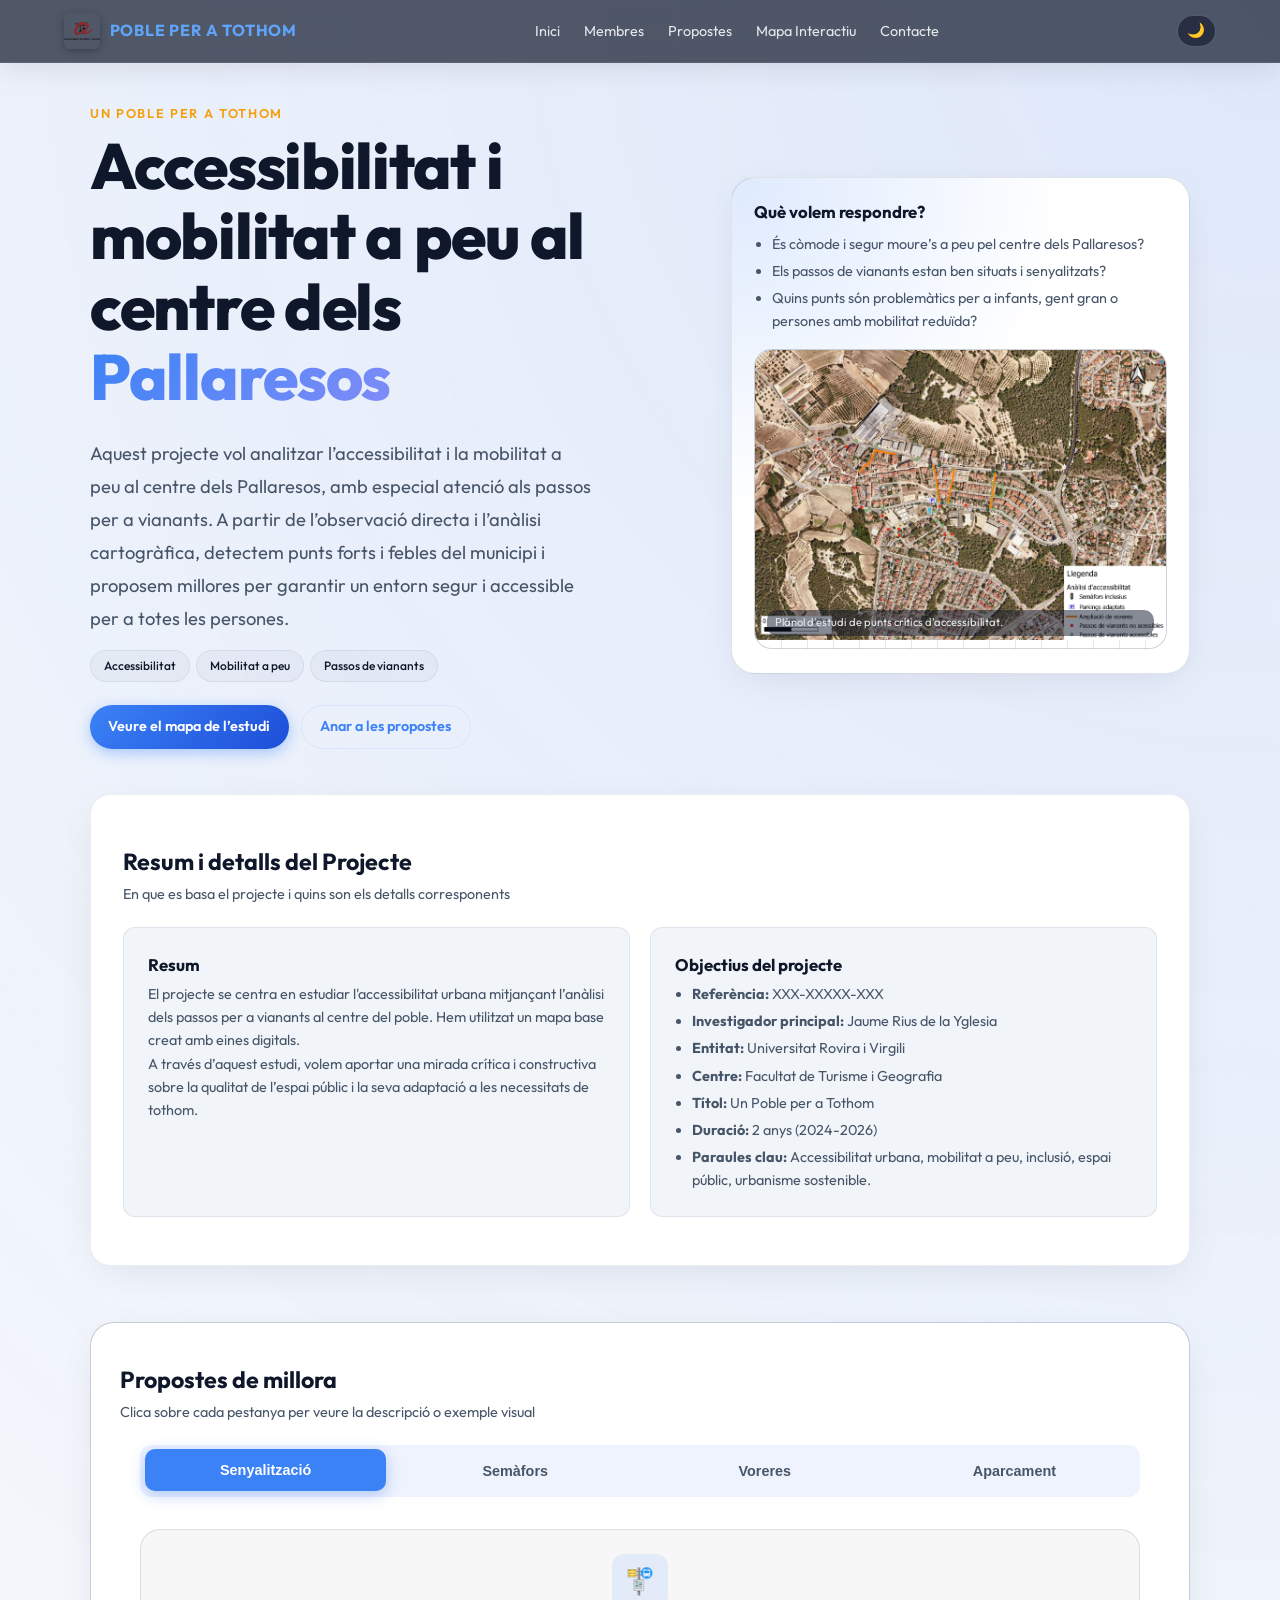
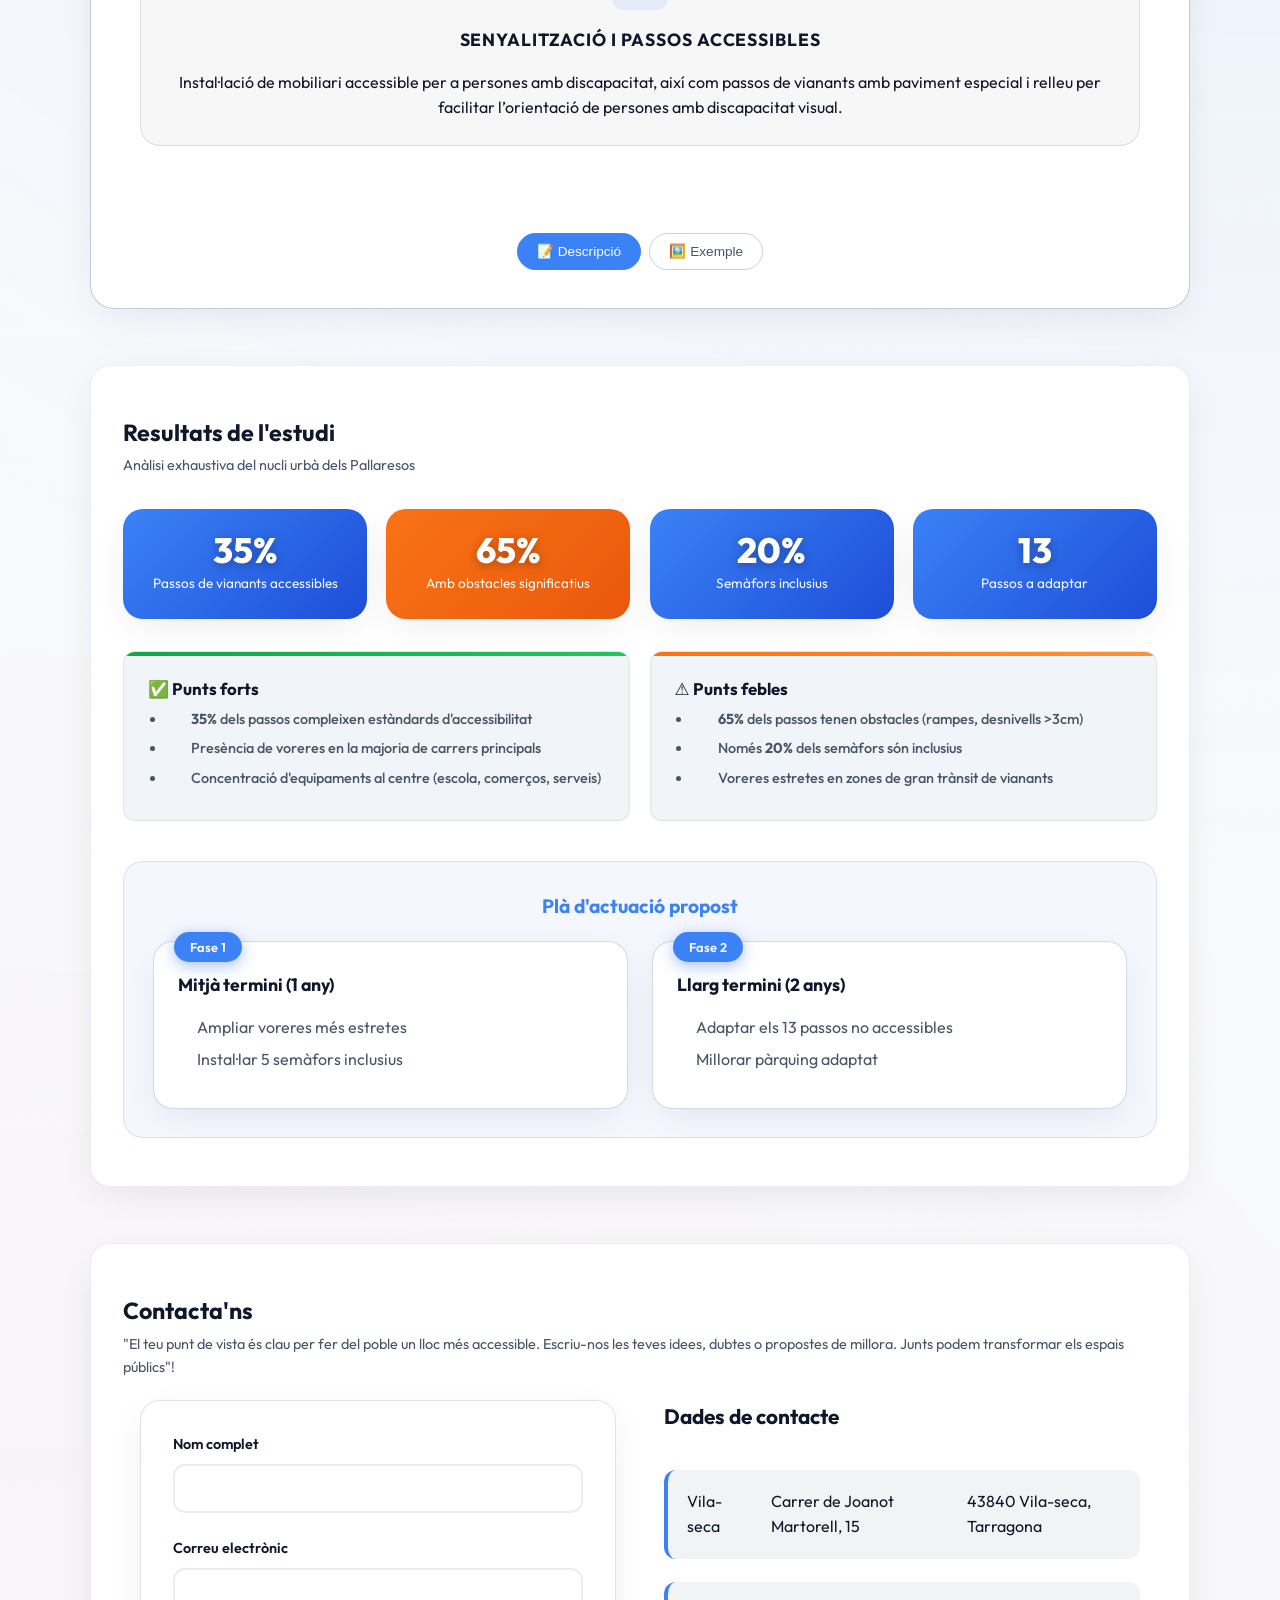
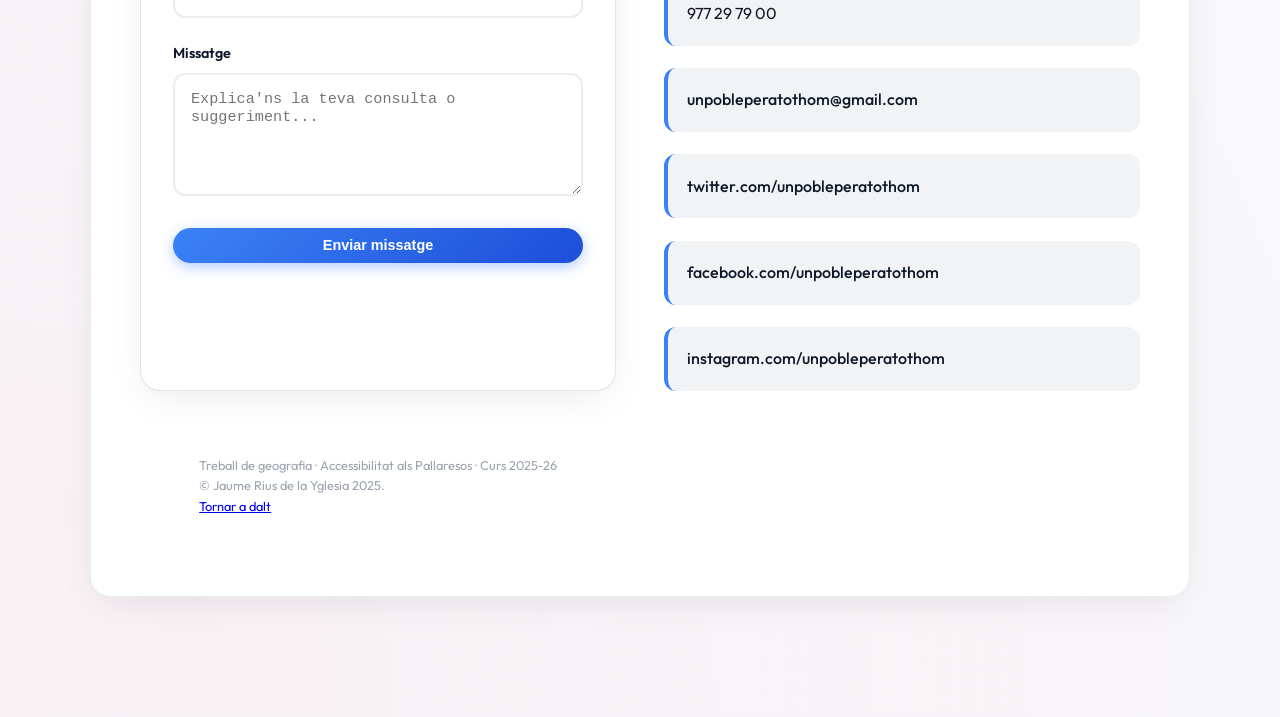
==== commit 9375e738: "botó als html Added a button to return to the top of the page in the footer." ====
--- a/index.html
+++ b/index.html
@@ -31,7 +31,7 @@
         <li><a href="index.html">Inici</a></li>
         <li><a href="membres.html">Membres</a></li>
         <li><a href="#propostes">Propostes</a></li>
-        <li><a href="mapa_interactiu.html">Mapa Interactiu</a></li>
+        <li><a href="mapa.html">Mapa Interactiu</a></li>
         <li><a href="#contacte">Contacte</a></li>
       </ul>
       <button id="themeToggle" class="nav-btn" aria-label="Canvia el tema de color">
@@ -40,12 +40,13 @@
     </nav>
     <!-- menú mob x si un cas,-->
     <div class="mobile-menu" id="mobileMenu">
-    <a href="#context" class="mobile-link">Context</a>
-    <a href="#metode" class="mobile-link">Mètode</a>
-    <a href="#mapa" class="mobile-link">Mapa</a>
-    <a href="membres.html" class="mobile-link">Membres</a>
-    <a href="#propostes" class="mobile-link">Propostes</a>
-    <a href="#contacte" class="mobile-link">Contacte</a>
+      <a href="index.html#context" class="mobile-link">Context</a>
+      <a href="index.html#metode" class="mobile-link">Mètode</a>
+      <a href="mapa.html" class="mobile-link">Mapa</a>
+      <a href="membres.html" class="mobile-link">Membres</a>
+      <a href="mapa.html" class="mobile-link">Mapa Interactiu</a>
+      <a href="index.html#propostes" class="mobile-link">Propostes</a>
+      <a href="index.html#contacte" class="mobile-link">Contacte</a>
   </div>
   </header>
 
@@ -68,7 +69,7 @@
           <span class="tag">Passos de vianants</span>
         </div>
         <div class="hero-cta">
-          <a href="#mapa" class="btn btn-primary">Veure el mapa de l’estudi</a>
+          <a href="mapa.html" class="btn btn-primary">Veure el mapa de l’estudi</a>
           <a href="#propostes" class="btn btn-ghost">Anar a les propostes</a>
         </div>
       </div>
@@ -319,10 +320,11 @@
   </ul>
 </div>
 
-  <footer class="footer">
-    <p>Treball de geografia · Accessibilitat als Pallaresos · Curs 2025‑26</p>
-    <p>&copy; Jaume Rius de la Yglesia 2025.</p>
-  </footer>
+<footer class="footer">
+  <p>Treball de geografia · Accessibilitat als Pallaresos · Curs 2025‑26</p>
+  <p>&copy; Jaume Rius de la Yglesia 2025.</p>
+  <p><a href="#top" class="btn-top">Tornar a dalt</a></p>
+</footer>
 
   <script src="script.js"></script>
 </body>
